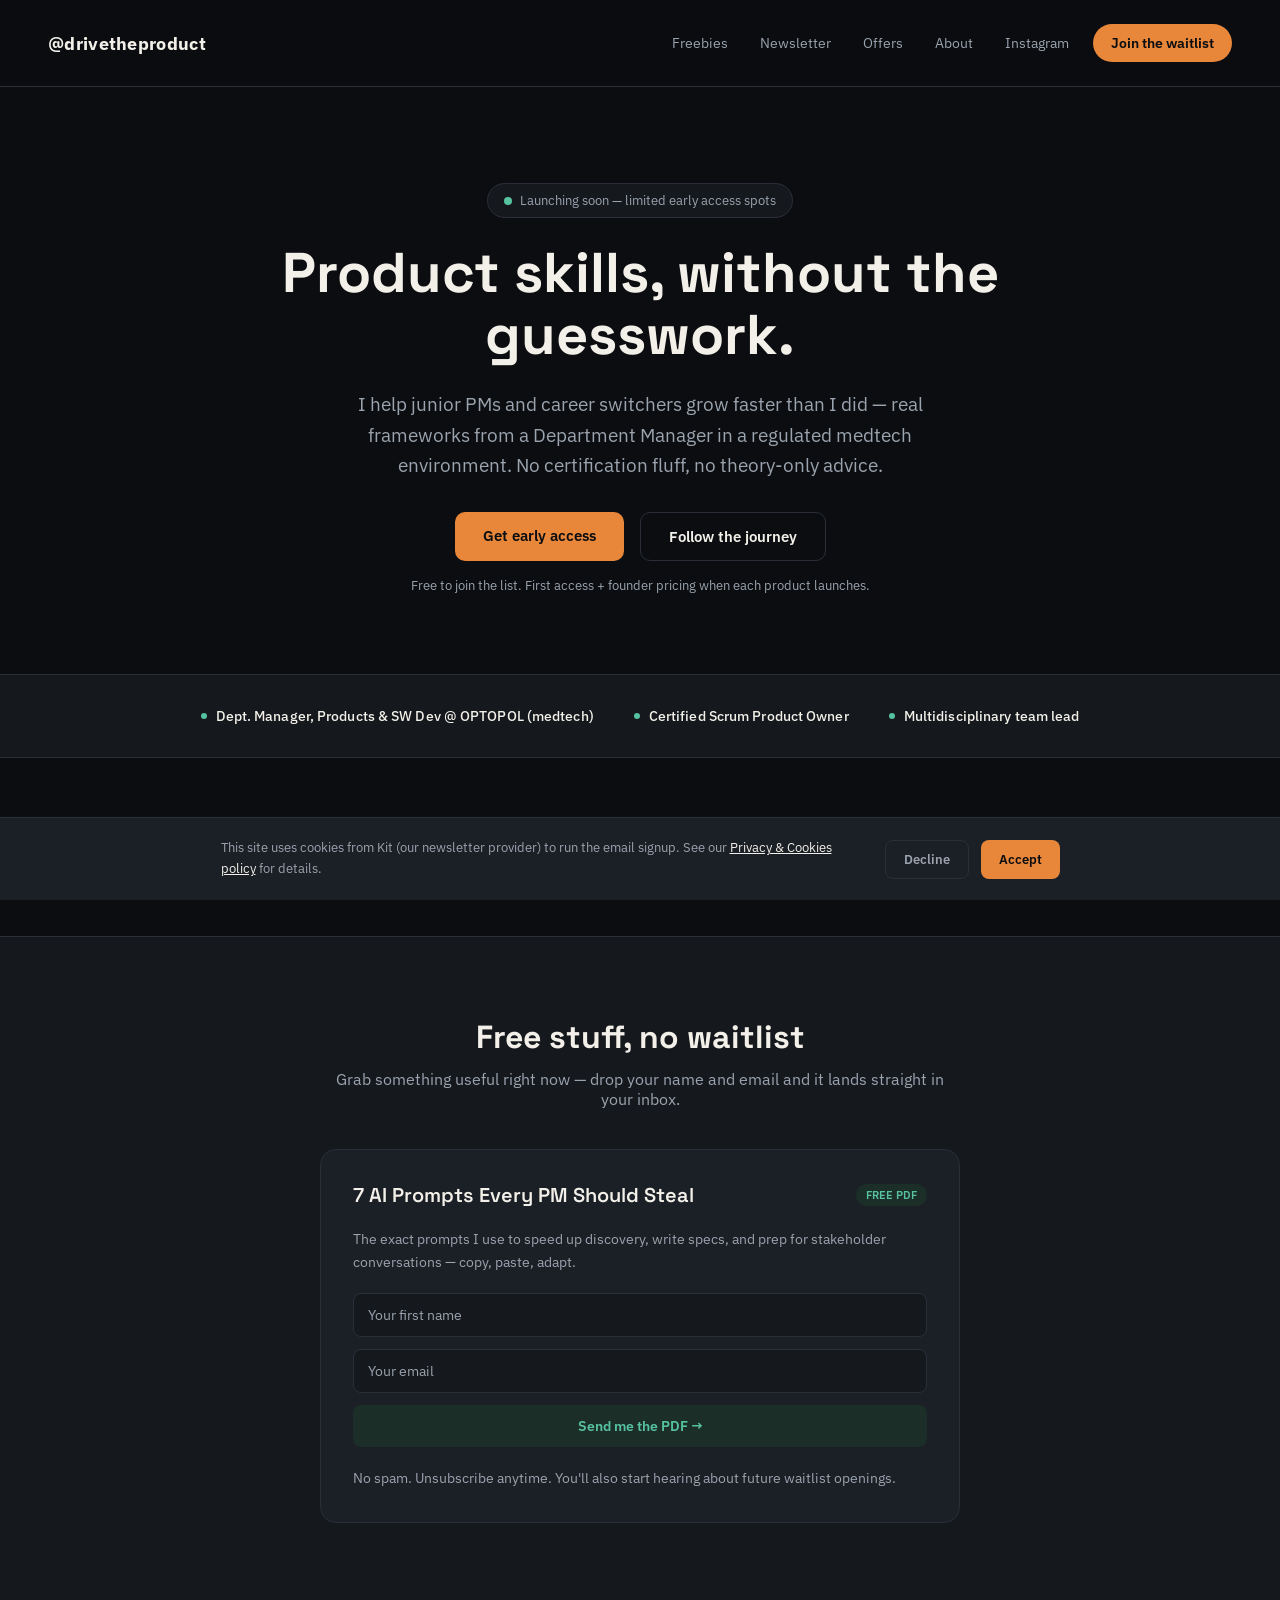
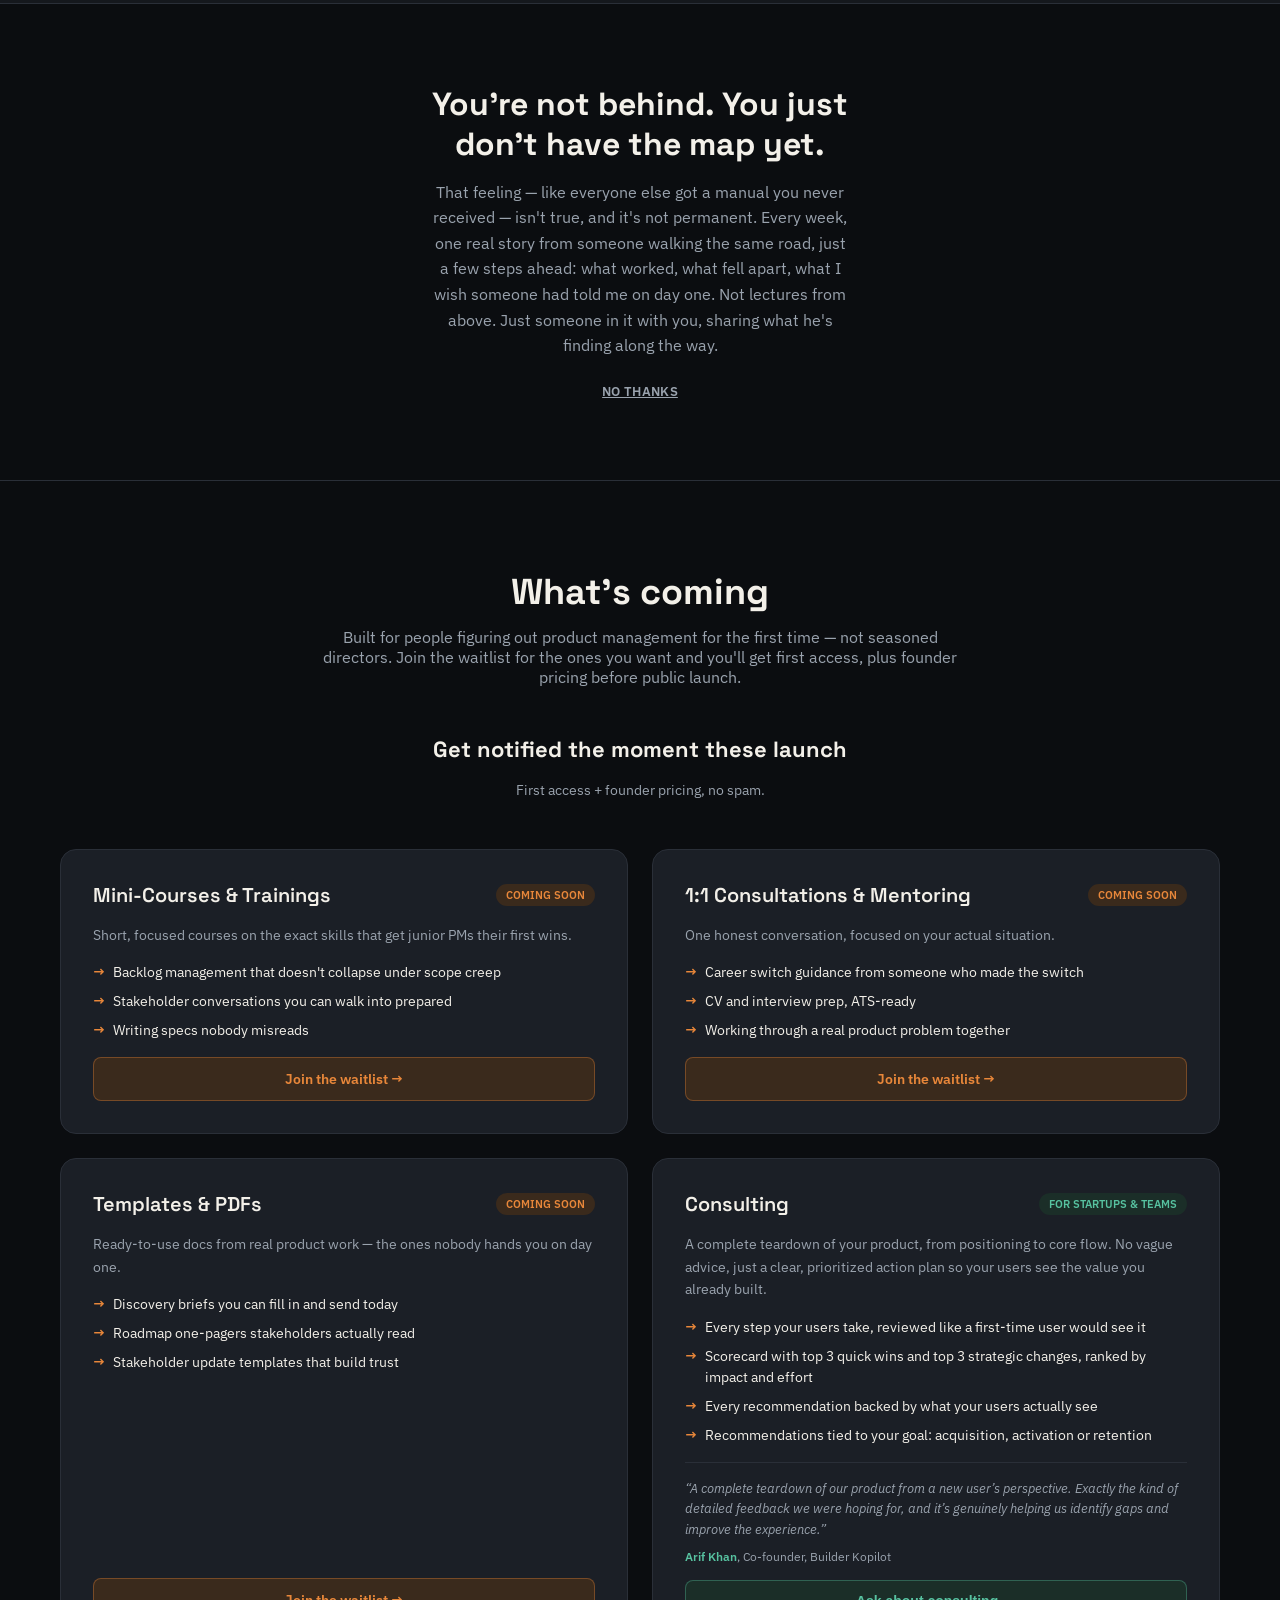
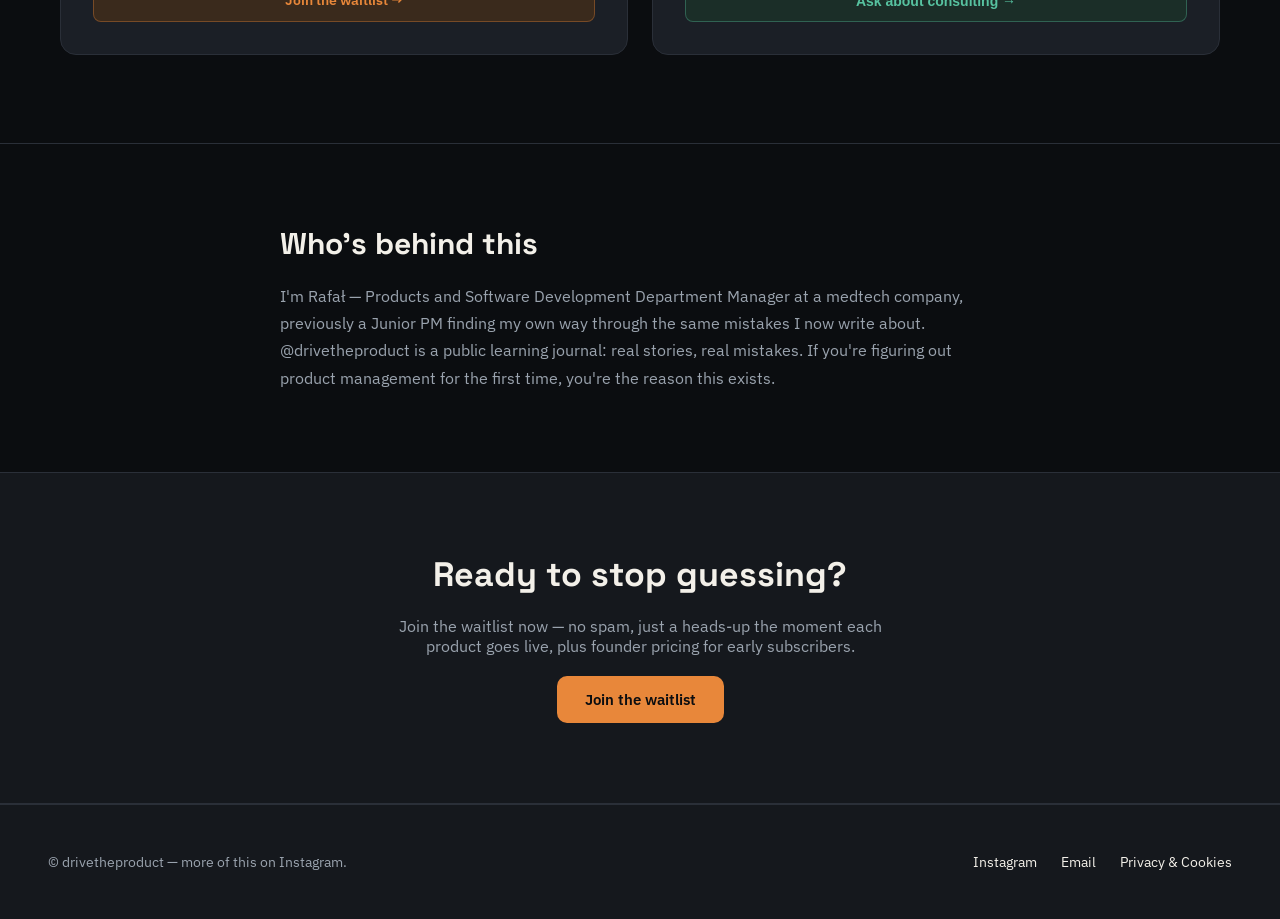
==== index.html @ 759d95ff "changing sizing of pop up for consult form" ====
<!doctype html>
<html lang="en">
<head>
<meta charset="utf-8">
<meta name="viewport" content="width=device-width, initial-scale=1">
<title>drivetheproduct — Digital Products</title>
<meta name="description" content="I help junior PMs and career switchers grow faster than I did. Digital products from a medtech Department Manager — launching soon.">
<link rel="preconnect" href="https://fonts.googleapis.com">
<link href="https://fonts.googleapis.com/css2?family=Space+Grotesk:wght@500;600;700&family=IBM+Plex+Sans:wght@400;500;600&display=swap" rel="stylesheet">
<style>
  :root{
    --bg:#0B0D10;
    --bg-alt:#15181D;
    --bg-card:#1B1F26;
    --line:#2A2F38;
    --text:#F3F0E9;
    --text-muted:#9AA3AE;
    --accent:#E8873A;
    --accent-soft:#3A2A1C;
    --teal:#57C2A0;
    --teal-soft:#1B2E28;
  }
  *{box-sizing:border-box;}
  html,body{overflow-x:hidden;max-width:100%;}
  body{margin:0;background:var(--bg);color:var(--text);font-family:'IBM Plex Sans',system-ui,sans-serif;}
  h1,h2,h3{font-family:'Space Grotesk',system-ui,sans-serif;margin:0;}
  a{color:inherit;text-decoration:none;}
  ul{margin:0;padding:0;list-style:none;}
  ::selection{background:var(--accent);color:#0B0D10;}

  .nav{width:100%;padding:24px 48px;display:flex;align-items:center;justify-content:space-between;border-bottom:1px solid var(--line);position:sticky;top:0;background:rgba(11,13,16,0.9);backdrop-filter:blur(6px);z-index:10;}
  .nav-right{display:flex;align-items:center;gap:24px;}
  .nav-links{display:flex;gap:32px;align-items:center;}
  .nav-links a{font-size:14px;color:var(--text-muted);}
  .nav-toggle{display:none;background:none;border:none;color:var(--text);font-size:22px;line-height:1;cursor:pointer;padding:4px 6px;}
  .btn-accent{font-size:14px;font-weight:600;padding:10px 18px;border-radius:999px;background:var(--accent);color:#0B0D10 !important;}

  .hero{width:100%;padding:96px 48px 80px;display:flex;flex-direction:column;align-items:center;text-align:center;gap:24px;}
  .badge{display:inline-flex;align-items:center;gap:8px;padding:8px 16px;border-radius:999px;border:1px solid var(--line);background:var(--bg-alt);font-size:13px;color:var(--text-muted);}
  .dot{width:8px;height:8px;border-radius:999px;background:var(--teal);}
  .hero h1{font-size:56px;line-height:1.1;max-width:860px;font-weight:700;}
  .hero p{font-size:19px;line-height:1.6;color:var(--text-muted);max-width:620px;margin:0;}
  .hero-cta{display:flex;gap:16px;margin-top:8px;flex-wrap:wrap;justify-content:center;}
  .hero-note{font-size:13px;color:var(--text-muted);margin-top:-8px;}
  .btn-primary{font-size:15px;font-weight:600;padding:14px 28px;border-radius:10px;background:var(--accent);color:#0B0D10 !important;}
  .btn-secondary{font-size:15px;font-weight:600;padding:14px 28px;border-radius:10px;border:1px solid var(--line);color:var(--text) !important;}
  .btn-card{display:inline-block;font-size:14px;font-weight:600;padding:12px 20px;border-radius:8px;text-align:center;margin-top:auto;}
  .btn-card-accent{background:var(--accent-soft);color:var(--accent) !important;border:1px solid rgba(232,135,58,0.35);}
  .btn-card-teal{background:var(--teal-soft);color:var(--teal) !important;border:1px solid rgba(87,194,160,0.35);}

  .strip{width:100%;padding:32px 48px;border-top:1px solid var(--line);border-bottom:1px solid var(--line);background:var(--bg-alt);display:flex;gap:40px;justify-content:center;flex-wrap:wrap;}
  .strip div{font-size:14px;font-weight:500;color:var(--text);display:flex;align-items:center;gap:9px;letter-spacing:0.1px;}
  .strip-dot{width:6px;height:6px;border-radius:999px;background:var(--teal);flex-shrink:0;}

  .proof{width:100%;padding:56px 48px;display:flex;justify-content:center;}
  .proof-inner{width:100%;max-width:1160px;display:grid;grid-template-columns:repeat(3,minmax(0,1fr));gap:24px;text-align:center;}
  .proof-stat{display:flex;flex-direction:column;gap:6px;}
  .proof-num{font-family:'Space Grotesk',system-ui,sans-serif;font-size:34px;font-weight:700;color:var(--accent);}
  .proof-label{font-size:13px;color:var(--text-muted);}

  .freebies{width:100%;padding:80px 48px;display:flex;flex-direction:column;align-items:center;gap:40px;border-top:1px solid var(--line);border-bottom:1px solid var(--line);background:var(--bg-alt);}
  .freebies-head{text-align:center;display:flex;flex-direction:column;gap:12px;max-width:640px;}
  .freebies-head h2{font-size:32px;font-weight:700;}
  .freebies-head p{font-size:16px;color:var(--text-muted);margin:0;}
  .freebie-card{width:100%;max-width:640px;background:var(--bg-card);border:1px solid var(--line);border-radius:16px;padding:32px;display:flex;flex-direction:column;gap:20px;}
  .freebie-card-head{display:flex;align-items:center;justify-content:space-between;gap:12px;}
  .freebie-card h3{font-size:20px;font-weight:600;}
  .freebie-card p{font-size:14px;line-height:1.6;color:var(--text-muted);margin:0;}
  .freebie-form{display:flex;flex-direction:column;gap:12px;}
  .freebie-form input,.freebie-form textarea{width:100%;padding:12px 14px;border-radius:8px;border:1px solid var(--line);background:var(--bg-alt);color:var(--text);font-family:'IBM Plex Sans',system-ui,sans-serif;font-size:14px;}
  .freebie-form textarea{resize:vertical;min-height:80px;}
  .freebie-form input::placeholder,.freebie-form textarea::placeholder{color:var(--text-muted);}
  .freebie-form button{border:none;cursor:pointer;font-family:'IBM Plex Sans',system-ui,sans-serif;}
  .freebie-note{font-size:12px;color:var(--text-muted);margin:0;}

  .offers{width:100%;padding:88px 48px;display:flex;flex-direction:column;align-items:center;gap:48px;}
  .offers-head{text-align:center;display:flex;flex-direction:column;gap:12px;max-width:640px;}
  .offers-head h2{font-size:36px;font-weight:700;}
  .offers-head p{font-size:16px;color:var(--text-muted);margin:0;}
  .grid{width:100%;max-width:1160px;display:grid;grid-template-columns:repeat(2,minmax(0,1fr));gap:24px;}
  @media (max-width:720px){
    .grid{grid-template-columns:1fr;} .proof-inner{grid-template-columns:1fr;} .hero h1{font-size:38px;} .closing h2{font-size:28px !important;}
    .nav{padding:16px 20px;position:relative;flex-wrap:nowrap;}
    .nav-right{gap:10px;}
    .nav-toggle{display:block;}
    .nav-links{display:none;position:absolute;top:100%;left:0;right:0;flex-direction:column;align-items:flex-start;gap:2px;background:var(--bg-alt);border-bottom:1px solid var(--line);padding:8px 20px 16px;box-shadow:0 12px 24px rgba(0,0,0,0.35);}
    .nav-links.open{display:flex;}
    .nav-links a{font-size:15px;padding:10px 0;width:100%;border-bottom:1px solid var(--line);}
    .nav-links a:last-of-type{border-bottom:none;}
    .nav-links a.btn-accent{display:none;}
  }

  @media (max-width:480px){
    .nav{padding:14px 16px;}
    .btn-accent{padding:8px 14px;font-size:13px;}
    .hero{padding:56px 20px 48px;gap:18px;}
    .hero h1{font-size:28px;}
    .hero p{font-size:15px;}
    .hero-cta{width:100%;}
    .hero-cta a{flex:1 1 auto;text-align:center;}
    .strip{padding:22px 16px;gap:18px;}
    .strip div{font-size:13px;}
    .proof{padding:40px 20px;}
    .freebies{padding:48px 20px;gap:28px;}
    .freebies-head h2{font-size:24px;}
    .freebie-card{padding:20px;}
    .offers{padding:48px 20px;}
    .offers-head h2{font-size:26px;}
    .card{padding:20px;}
    .about{padding:48px 20px;}
    .closing{padding:48px 20px;}
    footer{padding:32px 20px;flex-direction:column;align-items:flex-start;gap:12px;}
    .newsletter-card h2{font-size:24px;}
    .newsletter-card p{font-size:14px;}
  }

  .products-waitlist-card{width:100%;max-width:440px;display:flex;flex-direction:column;align-items:center;gap:16px;text-align:center;margin:0 auto;}
  .products-waitlist-card h3{font-size:22px;font-weight:700;}
  .products-waitlist-card p{font-size:14px;line-height:1.6;color:var(--text-muted);margin:0;}
  #products-waitlist .formkit-form{width:100% !important;max-width:100% !important;min-width:0 !important;display:flex !important;flex-direction:column !important;align-items:center !important;gap:20px !important;margin:0 !important;padding:0 !important;}
  #products-waitlist .formkit-fields{display:flex !important;flex-direction:column !important;align-items:center !important;gap:20px !important;width:100% !important;margin:0 !important;padding:0 !important;}
  #products-waitlist .formkit-field{width:100% !important;margin:0 !important;padding:0 !important;}
  #products-waitlist .formkit-input{width:100% !important;box-sizing:border-box !important;height:auto !important;line-height:1.4 !important;background:#15181D !important;border:1px solid #2A2F38 !important;color:#F3F0E9 !important;border-radius:8px !important;padding:16px !important;margin:0 !important;font-family:'IBM Plex Sans',system-ui,sans-serif !important;font-size:15px !important;text-align:center !important;}
  #products-waitlist .formkit-input::placeholder{color:#9AA3AE !important;text-align:center !important;}
  #products-waitlist .formkit-submit{width:100% !important;height:auto !important;line-height:1.4 !important;background:#3A2A1C !important;color:#E8873A !important;border:1px solid rgba(232,135,58,0.35) !important;border-radius:8px !important;padding:20px 16px !important;margin:0 !important;font-weight:700 !important;text-transform:uppercase !important;letter-spacing:0.5px !important;font-family:'IBM Plex Sans',system-ui,sans-serif !important;font-size:16px !important;cursor:pointer !important;}
  #products-waitlist .formkit-submit>span{padding:0 !important;display:block !important;}
  #products-waitlist .formkit-powered-by,#products-waitlist .formkit-powered-by-convertkit-text,#products-waitlist [data-element="powered-by"]{display:none !important;}
  @media (max-width:480px){
    #products-waitlist .formkit-input{padding:12px 14px !important;font-size:14px !important;}
    #products-waitlist .formkit-submit{padding:14px !important;font-size:14px !important;}
  }
  /* Kit newsletter embed — layout fallback only; colors are set in Kit's own Custom CSS panel */
  .newsletter-card{width:100%;max-width:420px;background:transparent;border:none;padding:0;gap:16px;}
  .newsletter-card h2{font-size:32px;font-weight:700;}
  .newsletter-card p{font-size:16px;line-height:1.6;color:var(--text-muted);margin:0;max-width:520px;}
  .newsletter-skip{font-size:13px;font-weight:600;letter-spacing:0.3px;text-transform:uppercase;color:var(--text-muted);text-decoration:underline;cursor:pointer;margin-top:8px;}
  .newsletter-skip:hover{color:var(--text);}
  /* Fallback styling for the Kit embed — loads instantly with our page, doesn't depend on Kit's CDN cache */
  #newsletter .formkit-form{width:100% !important;max-width:100% !important;min-width:0 !important;display:flex !important;flex-direction:column !important;align-items:center !important;gap:20px !important;margin:0 !important;padding:0 !important;}
  #newsletter .formkit-fields{display:flex !important;flex-direction:column !important;align-items:center !important;gap:20px !important;width:100% !important;margin:0 !important;padding:0 !important;}
  #newsletter .formkit-field{width:100% !important;margin:0 !important;padding:0 !important;}
  #newsletter .formkit-input{width:100% !important;box-sizing:border-box !important;height:auto !important;line-height:1.4 !important;background:#15181D !important;border:1px solid #2A2F38 !important;color:#F3F0E9 !important;border-radius:8px !important;padding:16px !important;margin:0 !important;font-family:'IBM Plex Sans',system-ui,sans-serif !important;font-size:15px !important;text-align:center !important;}
  #newsletter .formkit-input::placeholder{color:#9AA3AE !important;text-align:center !important;}
  #newsletter .formkit-submit{width:100% !important;height:auto !important;line-height:1.4 !important;background:#1B2E28 !important;color:#57C2A0 !important;border:1px solid rgba(87,194,160,0.35) !important;border-radius:8px !important;padding:20px 16px !important;margin:0 !important;font-weight:700 !important;text-transform:uppercase !important;letter-spacing:0.5px !important;font-family:'IBM Plex Sans',system-ui,sans-serif !important;font-size:16px !important;cursor:pointer !important;}
  #newsletter .formkit-submit>span{padding:0 !important;display:block !important;}
  #newsletter .formkit-powered-by,#newsletter .formkit-powered-by-convertkit-text,#newsletter [data-element="powered-by"]{display:none !important;}
  @media (max-width:480px){
    #newsletter .formkit-input{padding:12px 14px !important;font-size:14px !important;}
    #newsletter .formkit-submit{padding:14px !important;font-size:14px !important;}
  }
  .card{background:var(--bg-card);border:1px solid var(--line);border-radius:16px;padding:32px;display:flex;flex-direction:column;gap:16px;}
  .card-head{display:flex;align-items:center;justify-content:space-between;gap:12px;}
  .card h3{font-size:20px;font-weight:600;}
  .card p{font-size:14px;line-height:1.6;color:var(--text-muted);margin:0;}
  .card ul{display:flex;flex-direction:column;gap:8px;}
  .card ul li{font-size:14px;line-height:1.5;color:var(--text);padding-left:20px;position:relative;}
  .card ul li::before{content:"→";position:absolute;left:0;color:var(--accent);font-weight:600;}
  .pill{font-size:11px;font-weight:600;padding:4px 10px;border-radius:999px;white-space:nowrap;}
  .pill-accent{background:var(--accent-soft);color:var(--accent);}
  .pill-teal{background:var(--teal-soft);color:var(--teal);}
  .card-quote{margin:0;padding-top:16px;border-top:1px solid var(--line);display:flex;flex-direction:column;gap:8px;}
  .card-quote blockquote{margin:0;font-size:13px;line-height:1.6;font-style:italic;color:var(--text-muted);}
  .card-quote figcaption{font-size:12px;color:var(--text-muted);}
  .card-quote figcaption strong{color:var(--text);font-weight:600;}
  .card-quote figcaption a{color:var(--teal);text-decoration:none;}
  .card-quote figcaption a:hover{text-decoration:underline;}
  .consulting-modal{position:fixed;inset:0;background:rgba(11,13,16,0.75);display:none;align-items:center;justify-content:center;z-index:1000;padding:20px;overflow-y:auto;}
  .consulting-modal.open{display:flex;}
  .consulting-modal-card{position:relative;width:100%;max-width:520px;max-height:calc(100vh - 40px);overflow-y:auto;background:var(--bg-card);border:1px solid var(--line);border-radius:16px;padding:40px;display:flex;flex-direction:column;gap:18px;}
  .consulting-modal-card h3{font-size:24px;font-weight:600;margin:0;}
  .consulting-modal-card>p{font-size:15px;line-height:1.6;color:var(--text-muted);margin:0;}
  .consulting-modal-card .freebie-form{gap:14px;}
  .consulting-modal-card .freebie-form textarea{min-height:120px;}
  .consulting-modal-close{position:absolute;top:16px;right:16px;background:none;border:none;color:var(--text-muted);font-size:26px;line-height:1;cursor:pointer;padding:6px;}
  .consulting-modal-close:hover{color:var(--text);}
  @media (max-width:480px){
    .consulting-modal{padding:0;align-items:flex-end;}
    .consulting-modal-card{max-width:100%;max-height:calc(100vh - 32px);border-radius:20px 20px 0 0;padding:28px 20px 24px;}
    .consulting-modal-card h3{font-size:20px;}
    .consulting-modal-card>p{font-size:14px;}
    .consulting-modal-card .freebie-form input,
    .consulting-modal-card .freebie-form textarea{font-size:16px;padding:14px;}
    .consulting-modal-card .freebie-form textarea{min-height:100px;}
    .consulting-modal-close{top:12px;right:12px;}
  }

  .about{width:100%;padding:80px 48px;border-top:1px solid var(--line);display:flex;justify-content:center;}
  .about-inner{max-width:720px;display:flex;flex-direction:column;gap:20px;}
  .about h2{font-size:30px;font-weight:700;}
  .about p{font-size:16px;line-height:1.7;color:var(--text-muted);margin:0;}

  .closing{width:100%;padding:80px 48px;display:flex;flex-direction:column;align-items:center;text-align:center;gap:20px;background:var(--bg-alt);border-top:1px solid var(--line);border-bottom:1px solid var(--line);}
  .closing h2{font-size:34px;font-weight:700;max-width:640px;}
  .closing p{font-size:16px;color:var(--text-muted);max-width:520px;margin:0;}

  footer{width:100%;padding:48px;border-top:1px solid var(--line);background:var(--bg-alt);display:flex;align-items:center;justify-content:space-between;flex-wrap:wrap;gap:16px;}
  footer .copy{font-size:14px;color:var(--text-muted);}
  footer .links{display:flex;gap:24px;}
  footer .links a{font-size:14px;color:var(--text);}

  .cookie-bar{position:fixed;left:0;right:0;bottom:0;z-index:100;background:var(--bg-card);border-top:1px solid var(--line);padding:20px 48px;display:none;align-items:center;justify-content:center;gap:24px;flex-wrap:wrap;}
  .cookie-bar p{font-size:13px;line-height:1.6;color:var(--text-muted);margin:0;max-width:640px;}
  .cookie-bar p a{color:var(--text);text-decoration:underline;}
  .cookie-bar-actions{display:flex;gap:12px;flex-shrink:0;}
  .cookie-btn{font-size:13px;font-weight:600;padding:10px 18px;border-radius:8px;cursor:pointer;border:none;font-family:'IBM Plex Sans',system-ui,sans-serif;}
  .cookie-btn-accept{background:var(--accent);color:#0B0D10;}
  .cookie-btn-decline{background:transparent;color:var(--text-muted);border:1px solid var(--line) !important;}
  @media (max-width:720px){.cookie-bar{padding:16px 20px;}}
</style>
</head>
<body>
  <div class="consulting-modal" id="consultingModal">
    <div class="consulting-modal-card">
      <button type="button" class="consulting-modal-close" id="consultingCloseBtn" aria-label="Close">&times;</button>
      <h3>Ask about consulting</h3>
      <p>It's just me on the other end of this — happy to hear whatever's on your mind.</p>
      <form class="freebie-form" id="consultingForm" action="https://formspree.io/f/xnpnoody" method="POST">
        <input type="text" name="name" placeholder="Your name" required>
        <textarea name="message" placeholder="What do you need help with?" required rows="3"></textarea>
        <input type="hidden" name="_subject" value="New consulting inquiry — drivetheproduct.pm">
        <button type="submit" class="btn-card btn-card-teal">Send &rarr;</button>
      </form>
      <p class="freebie-note" id="consultingSuccess" style="display:none;">Thanks — I'll get back to you soon.</p>
    </div>
  </div>

  <nav class="nav">
    <div style="font-size:18px;font-weight:700;letter-spacing:0.3px;">@drivetheproduct</div>
    <div class="nav-right">
      <button class="nav-toggle" id="navToggle" aria-label="Toggle menu" aria-expanded="false">&#9776;</button>
      <div class="nav-links" id="navLinks">
        <a href="#freebies">Freebies</a>
        <a href="#newsletter">Newsletter</a>
        <a href="#offers">Offers</a>
        <a href="#about">About</a>
        <a href="https://instagram.com/drivetheproduct">Instagram</a>
      </div>
      <a class="btn-accent" href="#products-waitlist">Join the waitlist</a>
    </div>
  </nav>

  <section class="hero">
    <div class="badge"><span class="dot"></span>Launching soon — limited early access spots</div>
    <h1>Product skills, without the guesswork.</h1>
    <p>I help junior PMs and career switchers grow faster than I did — real frameworks from a Department Manager in a regulated medtech environment. No certification fluff, no theory-only advice.</p>
    <div class="hero-cta">
      <a class="btn-primary" href="#offers">Get early access</a>
      <a class="btn-secondary" href="https://instagram.com/drivetheproduct">Follow the journey</a>
    </div>
    <div class="hero-note">Free to join the list. First access + founder pricing when each product launches.</div>
  </section>

  <div class="strip">
    <div><span class="strip-dot"></span>Dept. Manager, Products &amp; SW Dev @ OPTOPOL (medtech)</div>
    <div><span class="strip-dot"></span>Certified Scrum Product Owner</div>
    <div><span class="strip-dot"></span>Multidisciplinary team lead</div>
  </div>

  <section class="proof">
    <div class="proof-inner">
      <div class="proof-stat">
        <div class="proof-num">120+</div>
        <div class="proof-label">posts breaking down real PM/PO work — no theory</div>
      </div>
      <div class="proof-stat">
        <div class="proof-num">182,500+</div>
        <div class="proof-label">monthly views from junior PMs and career switchers</div>
      </div>
      <div class="proof-stat">
        <div class="proof-num">465+</div>
        <div class="proof-label">people following the journey, growing every week</div>
      </div>
    </div>
  </section>

  <section id="freebies" class="freebies">
    <div class="freebies-head">
      <h2>Free stuff, no waitlist</h2>
      <p>Grab something useful right now — drop your name and email and it lands straight in your inbox.</p>
    </div>

    <div class="freebie-card">
      <div class="freebie-card-head">
        <h3>7 AI Prompts Every PM Should Steal</h3>
        <span class="pill pill-teal">FREE PDF</span>
      </div>
      <p>The exact prompts I use to speed up discovery, write specs, and prep for stakeholder conversations — copy, paste, adapt.</p>
      <form class="freebie-form" id="freebieForm" action="https://formspree.io/f/xqpaazpn" method="POST">
        <input type="text" name="name" placeholder="Your first name" required>
        <input type="email" name="email" placeholder="Your email" required>
        <input type="hidden" name="_subject" value="New freebie signup — 7 AI Prompts for PMs">
        <input type="hidden" name="_next" value="https://drivetheproduct.pm/thanks.html">
        <button type="submit" class="btn-card btn-card-teal">Send me the PDF &rarr;</button>
      </form>
      <p class="freebie-note">No spam. Unsubscribe anytime. You'll also start hearing about future waitlist openings.</p>
    </div>
  </section>

  <section id="newsletter" class="freebies" style="background:var(--bg);border-top:none;">
    <div class="freebie-card newsletter-card" style="align-items:center;text-align:center;">
      <h2>You're not behind. You just don't have the map yet.</h2>
      <p>That feeling — like everyone else got a manual you never received — isn't true, and it's not permanent. Every week, one real story from someone walking the same road, just a few steps ahead: what worked, what fell apart, what I wish someone had told me on day one. Not lectures from above. Just someone in it with you, sharing what he's finding along the way.</p>
      <script async data-uid="d423bae253" src="https://drivetheproduct.kit.com/d423bae253/index.js"></script>
      <span class="newsletter-skip" id="newsletterSkip">No thanks</span>
    </div>
  </section>

  <section id="offers" class="offers">
    <div class="offers-head">
      <h2>What's coming</h2>
      <p>Built for people figuring out product management for the first time — not seasoned directors. Join the waitlist for the ones you want and you'll get first access, plus founder pricing before public launch.</p>
    </div>

    <div class="products-waitlist-card" id="products-waitlist">
      <h3>Get notified the moment these launch</h3>
      <p>First access + founder pricing, no spam.</p>
      <script async data-uid="a7a0a2724e" src="https://drivetheproduct.kit.com/a7a0a2724e/index.js"></script>
    </div>

    <div class="grid">
      <div class="card">
        <div class="card-head">
          <h3>Mini-Courses &amp; Trainings</h3>
          <span class="pill pill-accent">COMING SOON</span>
        </div>
        <p>Short, focused courses on the exact skills that get junior PMs their first wins.</p>
        <ul>
          <li>Backlog management that doesn't collapse under scope creep</li>
          <li>Stakeholder conversations you can walk into prepared</li>
          <li>Writing specs nobody misreads</li>
        </ul>
        <a class="btn-card btn-card-accent" href="#products-waitlist">Join the waitlist &rarr;</a>
      </div>

      <div class="card">
        <div class="card-head">
          <h3>1:1 Consultations &amp; Mentoring</h3>
          <span class="pill pill-accent">COMING SOON</span>
        </div>
        <p>One honest conversation, focused on your actual situation.</p>
        <ul>
          <li>Career switch guidance from someone who made the switch</li>
          <li>CV and interview prep, ATS-ready</li>
          <li>Working through a real product problem together</li>
        </ul>
        <a class="btn-card btn-card-accent" href="#products-waitlist">Join the waitlist &rarr;</a>
      </div>

      <div class="card">
        <div class="card-head">
          <h3>Templates &amp; PDFs</h3>
          <span class="pill pill-accent">COMING SOON</span>
        </div>
        <p>Ready-to-use docs from real product work — the ones nobody hands you on day one.</p>
        <ul>
          <li>Discovery briefs you can fill in and send today</li>
          <li>Roadmap one-pagers stakeholders actually read</li>
          <li>Stakeholder update templates that build trust</li>
        </ul>
        <a class="btn-card btn-card-accent" href="#products-waitlist">Join the waitlist &rarr;</a>
      </div>

      <div class="card">
        <div class="card-head">
          <h3>Consulting</h3>
          <span class="pill pill-teal">FOR STARTUPS &amp; TEAMS</span>
        </div>
        <p>A complete teardown of your product, from positioning to core flow. No vague advice, just a clear, prioritized action plan so your users see the value you already built.</p>
        <ul>
          <li>Every step your users take, reviewed like a first-time user would see it</li>
          <li>Scorecard with top 3 quick wins and top 3 strategic changes, ranked by impact and effort</li>
          <li>Every recommendation backed by what your users actually see</li>
          <li>Recommendations tied to your goal: acquisition, activation or retention</li>
        </ul>
        <figure class="card-quote">
          <blockquote>&ldquo;A complete teardown of our product from a new user&rsquo;s perspective. Exactly the kind of detailed feedback we were hoping for, and it&rsquo;s genuinely helping us identify gaps and improve the experience.&rdquo;</blockquote>
          <figcaption><strong><a href="https://www.instagram.com/_arif.khan._/" target="_blank" rel="noopener">Arif Khan</a></strong>, Co-founder, Builder Kopilot</figcaption>
        </figure>
        <button type="button" class="btn-card btn-card-teal" id="consultingOpenBtn">Ask about consulting &rarr;</button>
      </div>
    </div>
  </section>

  <section id="about" class="about">
    <div class="about-inner">
      <h2>Who's behind this</h2>
      <p>I'm Rafał — Products and Software Development Department Manager at a medtech company, previously a Junior PM finding my own way through the same mistakes I now write about. @drivetheproduct is a public learning journal: real stories, real mistakes. If you're figuring out product management for the first time, you're the reason this exists.</p>
    </div>
  </section>

  <section class="closing">
    <h2>Ready to stop guessing?</h2>
    <p>Join the waitlist now — no spam, just a heads-up the moment each product goes live, plus founder pricing for early subscribers.</p>
    <a class="btn-primary" href="#products-waitlist">Join the waitlist</a>
  </section>

  <footer>
    <div class="copy">&copy; drivetheproduct — more of this on Instagram.</div>
    <div class="links">
      <a href="https://instagram.com/drivetheproduct">Instagram</a>
      <a href="mailto:drivetheproduct@gmail.com">Email</a>
      <a href="privacy.html">Privacy &amp; Cookies</a>
    </div>
  </footer>

  <div class="cookie-bar" id="cookieBar">
    <p>This site uses cookies from Kit (our newsletter provider) to run the email signup. See our <a href="privacy.html">Privacy &amp; Cookies policy</a> for details.</p>
    <div class="cookie-bar-actions">
      <button class="cookie-btn cookie-btn-decline" id="cookieDecline" type="button">Decline</button>
      <button class="cookie-btn cookie-btn-accept" id="cookieAccept" type="button">Accept</button>
    </div>
  </div>

  <script>
    (function(){
      var toggle = document.getElementById('navToggle');
      var links = document.getElementById('navLinks');
      if(toggle && links){
        toggle.addEventListener('click', function(){
          var isOpen = links.classList.toggle('open');
          toggle.setAttribute('aria-expanded', isOpen ? 'true' : 'false');
        });
        links.querySelectorAll('a').forEach(function(a){
          a.addEventListener('click', function(){
            links.classList.remove('open');
            toggle.setAttribute('aria-expanded', 'false');
          });
        });
      }
      var freebieForm = document.getElementById('freebieForm');
      if(freebieForm){
        freebieForm.addEventListener('submit', function(e){
          e.preventDefault();
          var submitBtn = freebieForm.querySelector('button[type="submit"]');
          var originalText = submitBtn ? submitBtn.textContent : '';
          if(submitBtn){ submitBtn.textContent = 'Sending...'; submitBtn.disabled = true; }
          fetch(freebieForm.action, {
            method: 'POST',
            body: new FormData(freebieForm),
            headers: { 'Accept': 'application/json' }
          }).then(function(response){
            if(response.ok){
              window.location.href = 'thanks.html';
            } else {
              throw new Error('Submission failed');
            }
          }).catch(function(){
            if(submitBtn){ submitBtn.textContent = originalText; submitBtn.disabled = false; }
            alert('Something went wrong — please try again or email drivetheproduct@gmail.com directly.');
          });
        });
      }
      var consultingModal = document.getElementById('consultingModal');
      var consultingOpenBtn = document.getElementById('consultingOpenBtn');
      var consultingCloseBtn = document.getElementById('consultingCloseBtn');
      var consultingForm = document.getElementById('consultingForm');
      var consultingSuccess = document.getElementById('consultingSuccess');
      function openConsultingModal(){
        if(!consultingModal) return;
        consultingModal.classList.add('open');
        document.body.style.overflow = 'hidden';
        var nameInput = consultingForm ? consultingForm.querySelector('input[name="name"]') : null;
        if(nameInput){ nameInput.focus(); }
      }
      function closeConsultingModal(){
        if(!consultingModal) return;
        consultingModal.classList.remove('open');
        document.body.style.overflow = '';
      }
      if(consultingOpenBtn){
        consultingOpenBtn.addEventListener('click', openConsultingModal);
      }
      if(consultingCloseBtn){
        consultingCloseBtn.addEventListener('click', closeConsultingModal);
      }
      if(consultingModal){
        consultingModal.addEventListener('click', function(e){
          if(e.target === consultingModal){ closeConsultingModal(); }
        });
      }
      document.addEventListener('keydown', function(e){
        if(e.key === 'Escape'){ closeConsultingModal(); }
      });
      if(consultingForm){
        consultingForm.addEventListener('submit', function(e){
          e.preventDefault();
          var submitBtn = consultingForm.querySelector('button[type="submit"]');
          var originalText = submitBtn ? submitBtn.textContent : '';
          if(submitBtn){ submitBtn.textContent = 'Sending...'; submitBtn.disabled = true; }
          fetch(consultingForm.action, {
            method: 'POST',
            body: new FormData(consultingForm),
            headers: { 'Accept': 'application/json' }
          }).then(function(response){
            if(response.ok){
              consultingForm.style.display = 'none';
              if(consultingSuccess){ consultingSuccess.style.display = 'block'; }
            } else {
              throw new Error('Submission failed');
            }
          }).catch(function(){
            if(submitBtn){ submitBtn.textContent = originalText; submitBtn.disabled = false; }
            alert('Something went wrong — please try again or email drivetheproduct@gmail.com directly.');
          });
        });
      }
      var skip = document.getElementById('newsletterSkip');
      if(skip){
        skip.addEventListener('click', function(){
          var section = document.getElementById('newsletter');
          if(section){ section.style.display = 'none'; }
        });
      }
    })();
  </script>

  <script>
    (function(){
      try {
        var choice = localStorage.getItem('dtp_cookie_choice');
        var bar = document.getElementById('cookieBar');
        if (!choice && bar) {
          bar.style.display = 'flex';
        }
        function setChoice(v){
          try { localStorage.setItem('dtp_cookie_choice', v); } catch(e) {}
          if (bar) bar.style.display = 'none';
        }
        var acceptBtn = document.getElementById('cookieAccept');
        var declineBtn = document.getElementById('cookieDecline');
        if (acceptBtn) acceptBtn.addEventListener('click', function(){ setChoice('accepted'); });
        if (declineBtn) declineBtn.addEventListener('click', function(){ setChoice('declined'); });
      } catch(e) {}
    })();
  </script>

</body>
</html>
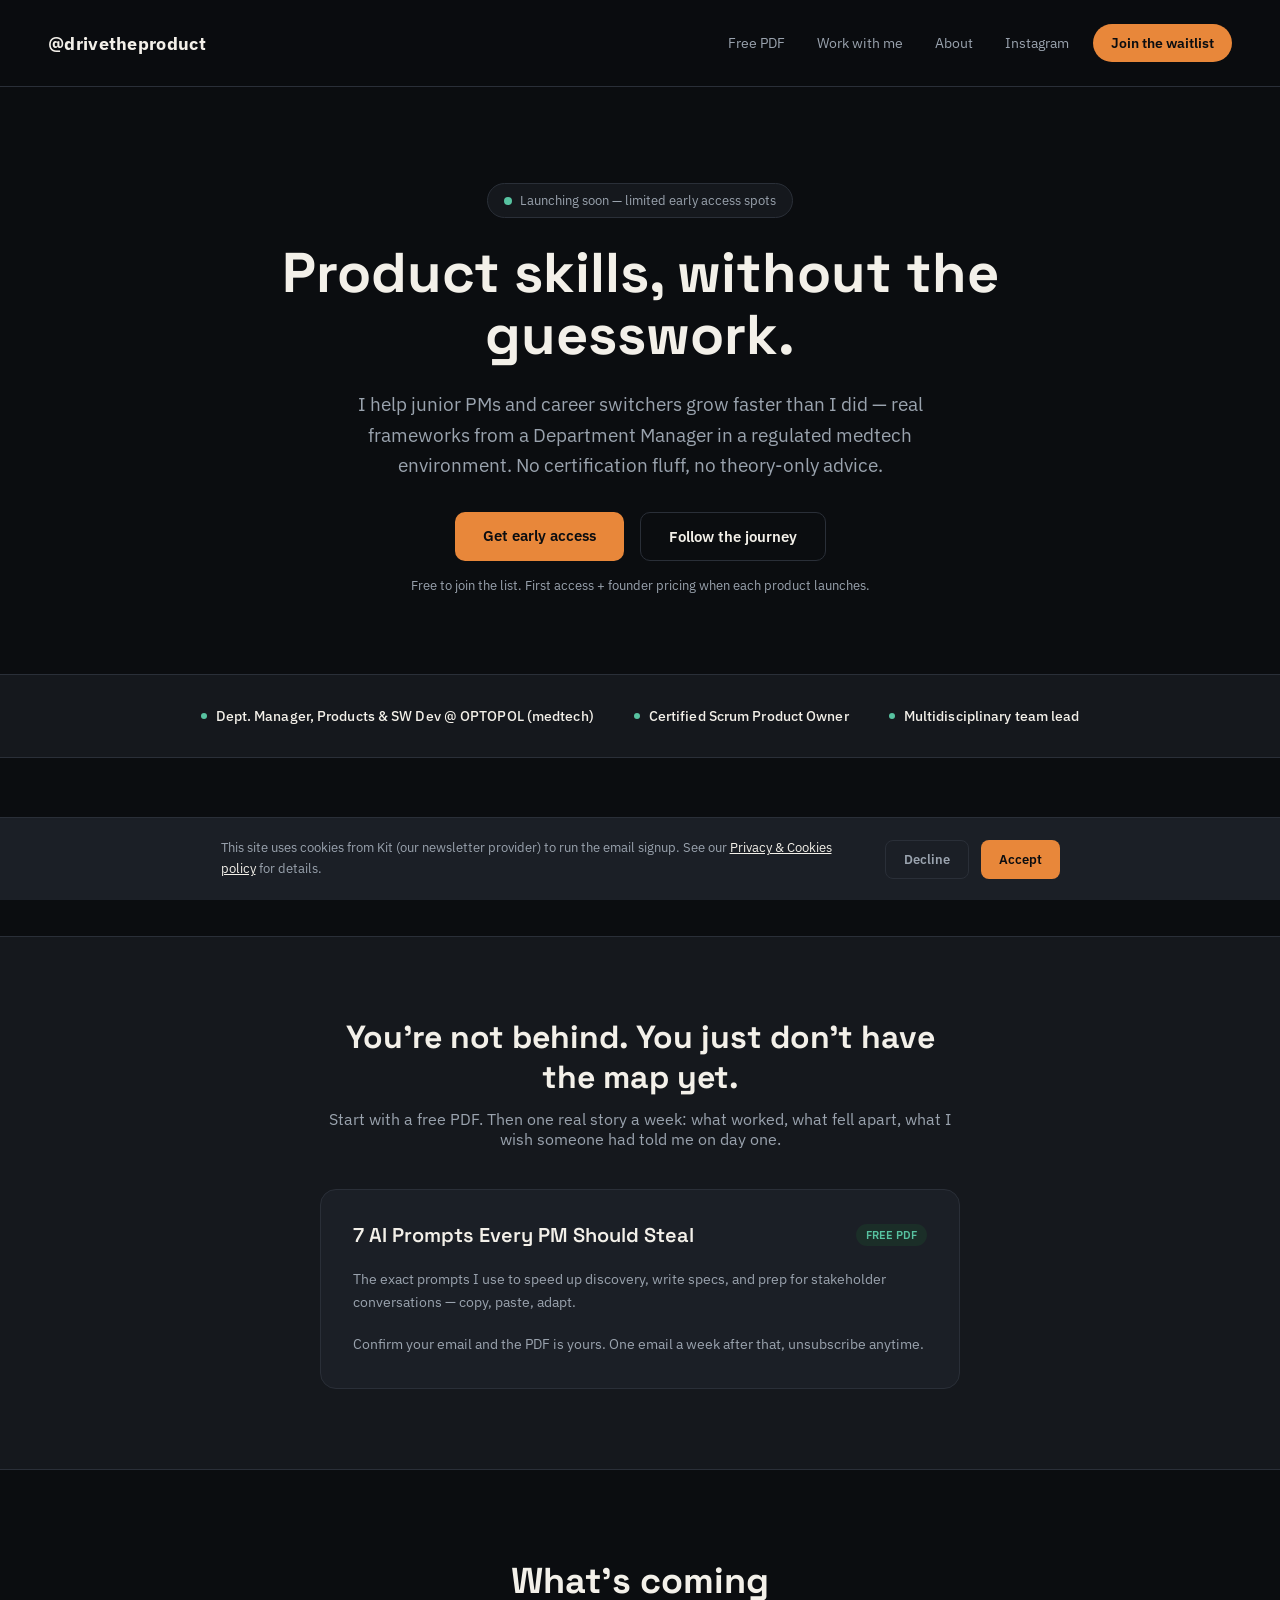
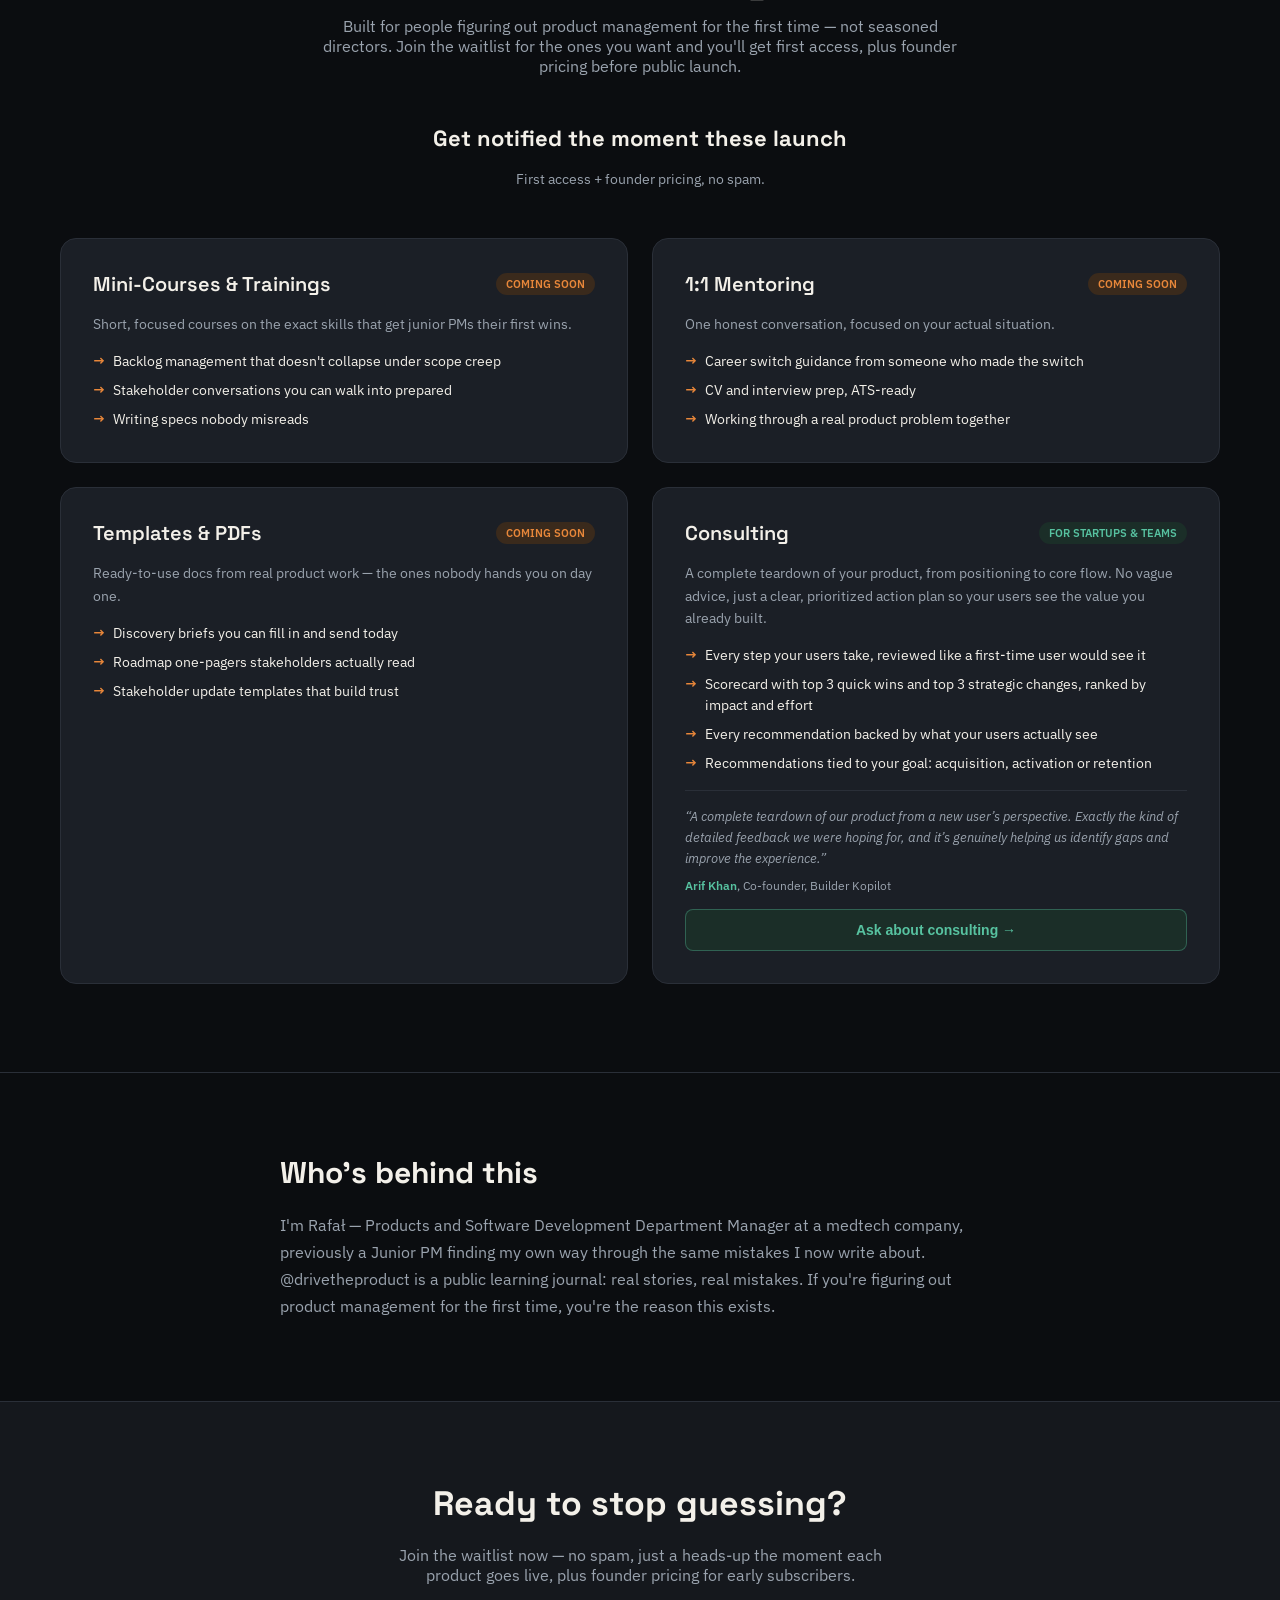
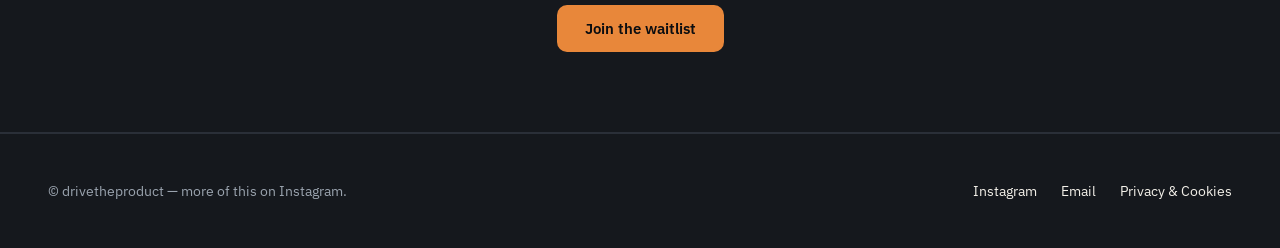
==== commit da67df7c: "Merge freebie and newsletter into one Kit form, update stats, simplify waitlist CTAs" ====
--- a/index.html
+++ b/index.html
@@ -110,8 +110,6 @@
     .about{padding:48px 20px;}
     .closing{padding:48px 20px;}
     footer{padding:32px 20px;flex-direction:column;align-items:flex-start;gap:12px;}
-    .newsletter-card h2{font-size:24px;}
-    .newsletter-card p{font-size:14px;}
   }
 
   .products-waitlist-card{width:100%;max-width:440px;display:flex;flex-direction:column;align-items:center;gap:16px;text-align:center;margin:0 auto;}
@@ -129,24 +127,18 @@
     #products-waitlist .formkit-input{padding:12px 14px !important;font-size:14px !important;}
     #products-waitlist .formkit-submit{padding:14px !important;font-size:14px !important;}
   }
-  /* Kit newsletter embed — layout fallback only; colors are set in Kit's own Custom CSS panel */
-  .newsletter-card{width:100%;max-width:420px;background:transparent;border:none;padding:0;gap:16px;}
-  .newsletter-card h2{font-size:32px;font-weight:700;}
-  .newsletter-card p{font-size:16px;line-height:1.6;color:var(--text-muted);margin:0;max-width:520px;}
-  .newsletter-skip{font-size:13px;font-weight:600;letter-spacing:0.3px;text-transform:uppercase;color:var(--text-muted);text-decoration:underline;cursor:pointer;margin-top:8px;}
-  .newsletter-skip:hover{color:var(--text);}
-  /* Fallback styling for the Kit embed — loads instantly with our page, doesn't depend on Kit's CDN cache */
-  #newsletter .formkit-form{width:100% !important;max-width:100% !important;min-width:0 !important;display:flex !important;flex-direction:column !important;align-items:center !important;gap:20px !important;margin:0 !important;padding:0 !important;}
-  #newsletter .formkit-fields{display:flex !important;flex-direction:column !important;align-items:center !important;gap:20px !important;width:100% !important;margin:0 !important;padding:0 !important;}
-  #newsletter .formkit-field{width:100% !important;margin:0 !important;padding:0 !important;}
-  #newsletter .formkit-input{width:100% !important;box-sizing:border-box !important;height:auto !important;line-height:1.4 !important;background:#15181D !important;border:1px solid #2A2F38 !important;color:#F3F0E9 !important;border-radius:8px !important;padding:16px !important;margin:0 !important;font-family:'IBM Plex Sans',system-ui,sans-serif !important;font-size:15px !important;text-align:center !important;}
-  #newsletter .formkit-input::placeholder{color:#9AA3AE !important;text-align:center !important;}
-  #newsletter .formkit-submit{width:100% !important;height:auto !important;line-height:1.4 !important;background:#1B2E28 !important;color:#57C2A0 !important;border:1px solid rgba(87,194,160,0.35) !important;border-radius:8px !important;padding:20px 16px !important;margin:0 !important;font-weight:700 !important;text-transform:uppercase !important;letter-spacing:0.5px !important;font-family:'IBM Plex Sans',system-ui,sans-serif !important;font-size:16px !important;cursor:pointer !important;}
-  #newsletter .formkit-submit>span{padding:0 !important;display:block !important;}
-  #newsletter .formkit-powered-by,#newsletter .formkit-powered-by-convertkit-text,#newsletter [data-element="powered-by"]{display:none !important;}
+  /* Fallback styling for the Kit freebie/newsletter embed — loads instantly with our page, doesn't depend on Kit's CDN cache */
+  #freebies .formkit-form{width:100% !important;max-width:100% !important;min-width:0 !important;display:flex !important;flex-direction:column !important;align-items:center !important;gap:20px !important;margin:0 !important;padding:0 !important;}
+  #freebies .formkit-fields{display:flex !important;flex-direction:column !important;align-items:center !important;gap:20px !important;width:100% !important;margin:0 !important;padding:0 !important;}
+  #freebies .formkit-field{width:100% !important;margin:0 !important;padding:0 !important;}
+  #freebies .formkit-input{width:100% !important;box-sizing:border-box !important;height:auto !important;line-height:1.4 !important;background:#15181D !important;border:1px solid #2A2F38 !important;color:#F3F0E9 !important;border-radius:8px !important;padding:16px !important;margin:0 !important;font-family:'IBM Plex Sans',system-ui,sans-serif !important;font-size:15px !important;text-align:center !important;}
+  #freebies .formkit-input::placeholder{color:#9AA3AE !important;text-align:center !important;}
+  #freebies .formkit-submit{width:100% !important;height:auto !important;line-height:1.4 !important;background:#1B2E28 !important;color:#57C2A0 !important;border:1px solid rgba(87,194,160,0.35) !important;border-radius:8px !important;padding:20px 16px !important;margin:0 !important;font-weight:700 !important;text-transform:uppercase !important;letter-spacing:0.5px !important;font-family:'IBM Plex Sans',system-ui,sans-serif !important;font-size:16px !important;cursor:pointer !important;}
+  #freebies .formkit-submit>span{padding:0 !important;display:block !important;}
+  #freebies .formkit-powered-by,#freebies .formkit-powered-by-convertkit-text,#freebies [data-element="powered-by"]{display:none !important;}
   @media (max-width:480px){
-    #newsletter .formkit-input{padding:12px 14px !important;font-size:14px !important;}
-    #newsletter .formkit-submit{padding:14px !important;font-size:14px !important;}
+    #freebies .formkit-input{padding:12px 14px !important;font-size:14px !important;}
+    #freebies .formkit-submit{padding:14px !important;font-size:14px !important;}
   }
   .card{background:var(--bg-card);border:1px solid var(--line);border-radius:16px;padding:32px;display:flex;flex-direction:column;gap:16px;}
   .card-head{display:flex;align-items:center;justify-content:space-between;gap:12px;}
@@ -229,9 +221,8 @@
     <div class="nav-right">
       <button class="nav-toggle" id="navToggle" aria-label="Toggle menu" aria-expanded="false">&#9776;</button>
       <div class="nav-links" id="navLinks">
-        <a href="#freebies">Freebies</a>
-        <a href="#newsletter">Newsletter</a>
-        <a href="#offers">Offers</a>
+        <a href="#freebies">Free PDF</a>
+        <a href="#offers">Work with me</a>
         <a href="#about">About</a>
         <a href="https://instagram.com/drivetheproduct">Instagram</a>
       </div>
@@ -259,15 +250,15 @@
   <section class="proof">
     <div class="proof-inner">
       <div class="proof-stat">
-        <div class="proof-num">120+</div>
+        <div class="proof-num">154+</div>
         <div class="proof-label">posts breaking down real PM/PO work — no theory</div>
       </div>
       <div class="proof-stat">
-        <div class="proof-num">182,500+</div>
+        <div class="proof-num">250,000+</div>
         <div class="proof-label">monthly views from junior PMs and career switchers</div>
       </div>
       <div class="proof-stat">
-        <div class="proof-num">465+</div>
+        <div class="proof-num">957+</div>
         <div class="proof-label">people following the journey, growing every week</div>
       </div>
     </div>
@@ -275,8 +266,8 @@
 
   <section id="freebies" class="freebies">
     <div class="freebies-head">
-      <h2>Free stuff, no waitlist</h2>
-      <p>Grab something useful right now — drop your name and email and it lands straight in your inbox.</p>
+      <h2>You're not behind. You just don't have the map yet.</h2>
+      <p>Start with a free PDF. Then one real story a week: what worked, what fell apart, what I wish someone had told me on day one.</p>
     </div>
 
     <div class="freebie-card">
@@ -285,23 +276,8 @@
         <span class="pill pill-teal">FREE PDF</span>
       </div>
       <p>The exact prompts I use to speed up discovery, write specs, and prep for stakeholder conversations — copy, paste, adapt.</p>
-      <form class="freebie-form" id="freebieForm" action="https://formspree.io/f/xqpaazpn" method="POST">
-        <input type="text" name="name" placeholder="Your first name" required>
-        <input type="email" name="email" placeholder="Your email" required>
-        <input type="hidden" name="_subject" value="New freebie signup — 7 AI Prompts for PMs">
-        <input type="hidden" name="_next" value="https://drivetheproduct.pm/thanks.html">
-        <button type="submit" class="btn-card btn-card-teal">Send me the PDF &rarr;</button>
-      </form>
-      <p class="freebie-note">No spam. Unsubscribe anytime. You'll also start hearing about future waitlist openings.</p>
-    </div>
-  </section>
-
-  <section id="newsletter" class="freebies" style="background:var(--bg);border-top:none;">
-    <div class="freebie-card newsletter-card" style="align-items:center;text-align:center;">
-      <h2>You're not behind. You just don't have the map yet.</h2>
-      <p>That feeling — like everyone else got a manual you never received — isn't true, and it's not permanent. Every week, one real story from someone walking the same road, just a few steps ahead: what worked, what fell apart, what I wish someone had told me on day one. Not lectures from above. Just someone in it with you, sharing what he's finding along the way.</p>
       <script async data-uid="d423bae253" src="https://drivetheproduct.kit.com/d423bae253/index.js"></script>
-      <span class="newsletter-skip" id="newsletterSkip">No thanks</span>
+      <p class="freebie-note">Confirm your email and the PDF is yours. One email a week after that, unsubscribe anytime.</p>
     </div>
   </section>
 
@@ -329,12 +305,11 @@
           <li>Stakeholder conversations you can walk into prepared</li>
           <li>Writing specs nobody misreads</li>
         </ul>
-        <a class="btn-card btn-card-accent" href="#products-waitlist">Join the waitlist &rarr;</a>
       </div>
 
       <div class="card">
         <div class="card-head">
-          <h3>1:1 Consultations &amp; Mentoring</h3>
+          <h3>1:1 Mentoring</h3>
           <span class="pill pill-accent">COMING SOON</span>
         </div>
         <p>One honest conversation, focused on your actual situation.</p>
@@ -343,7 +318,6 @@
           <li>CV and interview prep, ATS-ready</li>
           <li>Working through a real product problem together</li>
         </ul>
-        <a class="btn-card btn-card-accent" href="#products-waitlist">Join the waitlist &rarr;</a>
       </div>
 
       <div class="card">
@@ -357,7 +331,6 @@
           <li>Roadmap one-pagers stakeholders actually read</li>
           <li>Stakeholder update templates that build trust</li>
         </ul>
-        <a class="btn-card btn-card-accent" href="#products-waitlist">Join the waitlist &rarr;</a>
       </div>
 
       <div class="card">
@@ -424,29 +397,6 @@
           a.addEventListener('click', function(){
             links.classList.remove('open');
             toggle.setAttribute('aria-expanded', 'false');
-          });
-        });
-      }
-      var freebieForm = document.getElementById('freebieForm');
-      if(freebieForm){
-        freebieForm.addEventListener('submit', function(e){
-          e.preventDefault();
-          var submitBtn = freebieForm.querySelector('button[type="submit"]');
-          var originalText = submitBtn ? submitBtn.textContent : '';
-          if(submitBtn){ submitBtn.textContent = 'Sending...'; submitBtn.disabled = true; }
-          fetch(freebieForm.action, {
-            method: 'POST',
-            body: new FormData(freebieForm),
-            headers: { 'Accept': 'application/json' }
-          }).then(function(response){
-            if(response.ok){
-              window.location.href = 'thanks.html';
-            } else {
-              throw new Error('Submission failed');
-            }
-          }).catch(function(){
-            if(submitBtn){ submitBtn.textContent = originalText; submitBtn.disabled = false; }
-            alert('Something went wrong — please try again or email drivetheproduct@gmail.com directly.');
           });
         });
       }
@@ -504,13 +454,6 @@
           });
         });
       }
-      var skip = document.getElementById('newsletterSkip');
-      if(skip){
-        skip.addEventListener('click', function(){
-          var section = document.getElementById('newsletter');
-          if(section){ section.style.display = 'none'; }
-        });
-      }
     })();
   </script>
 
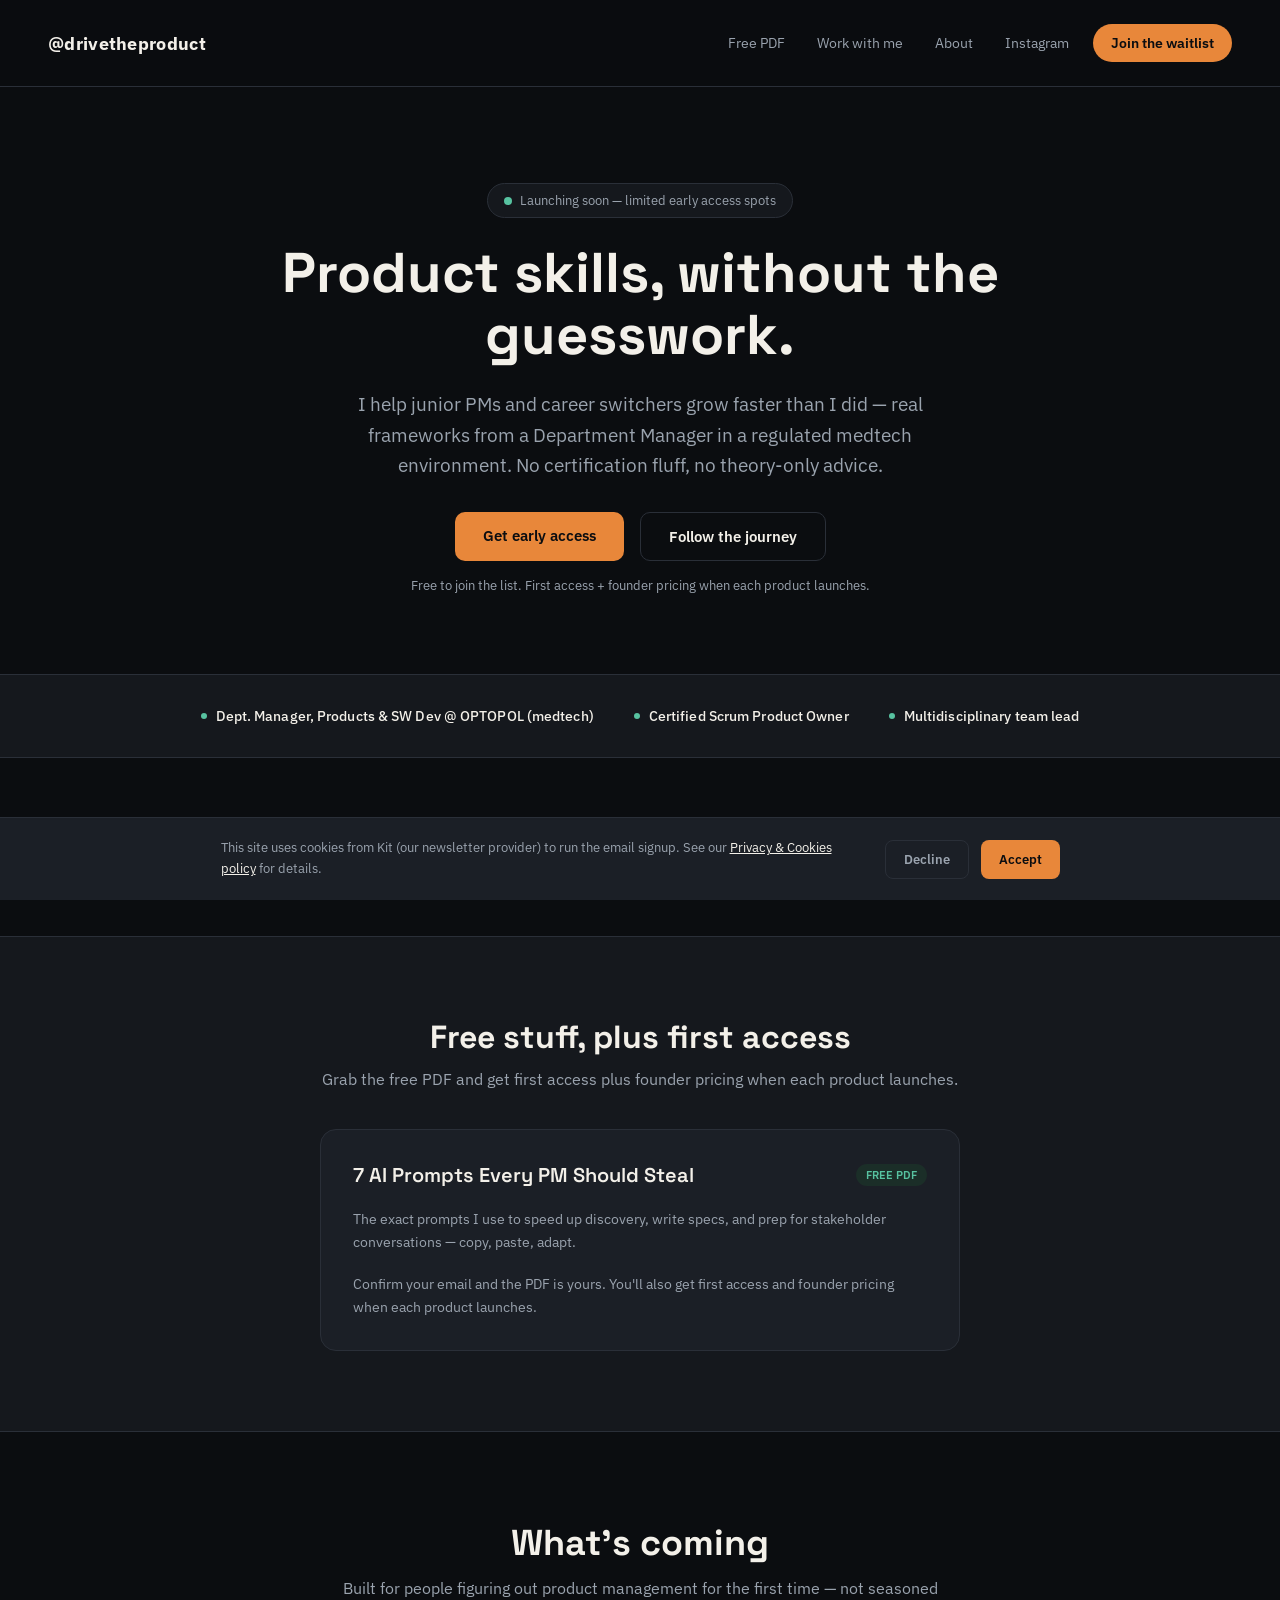
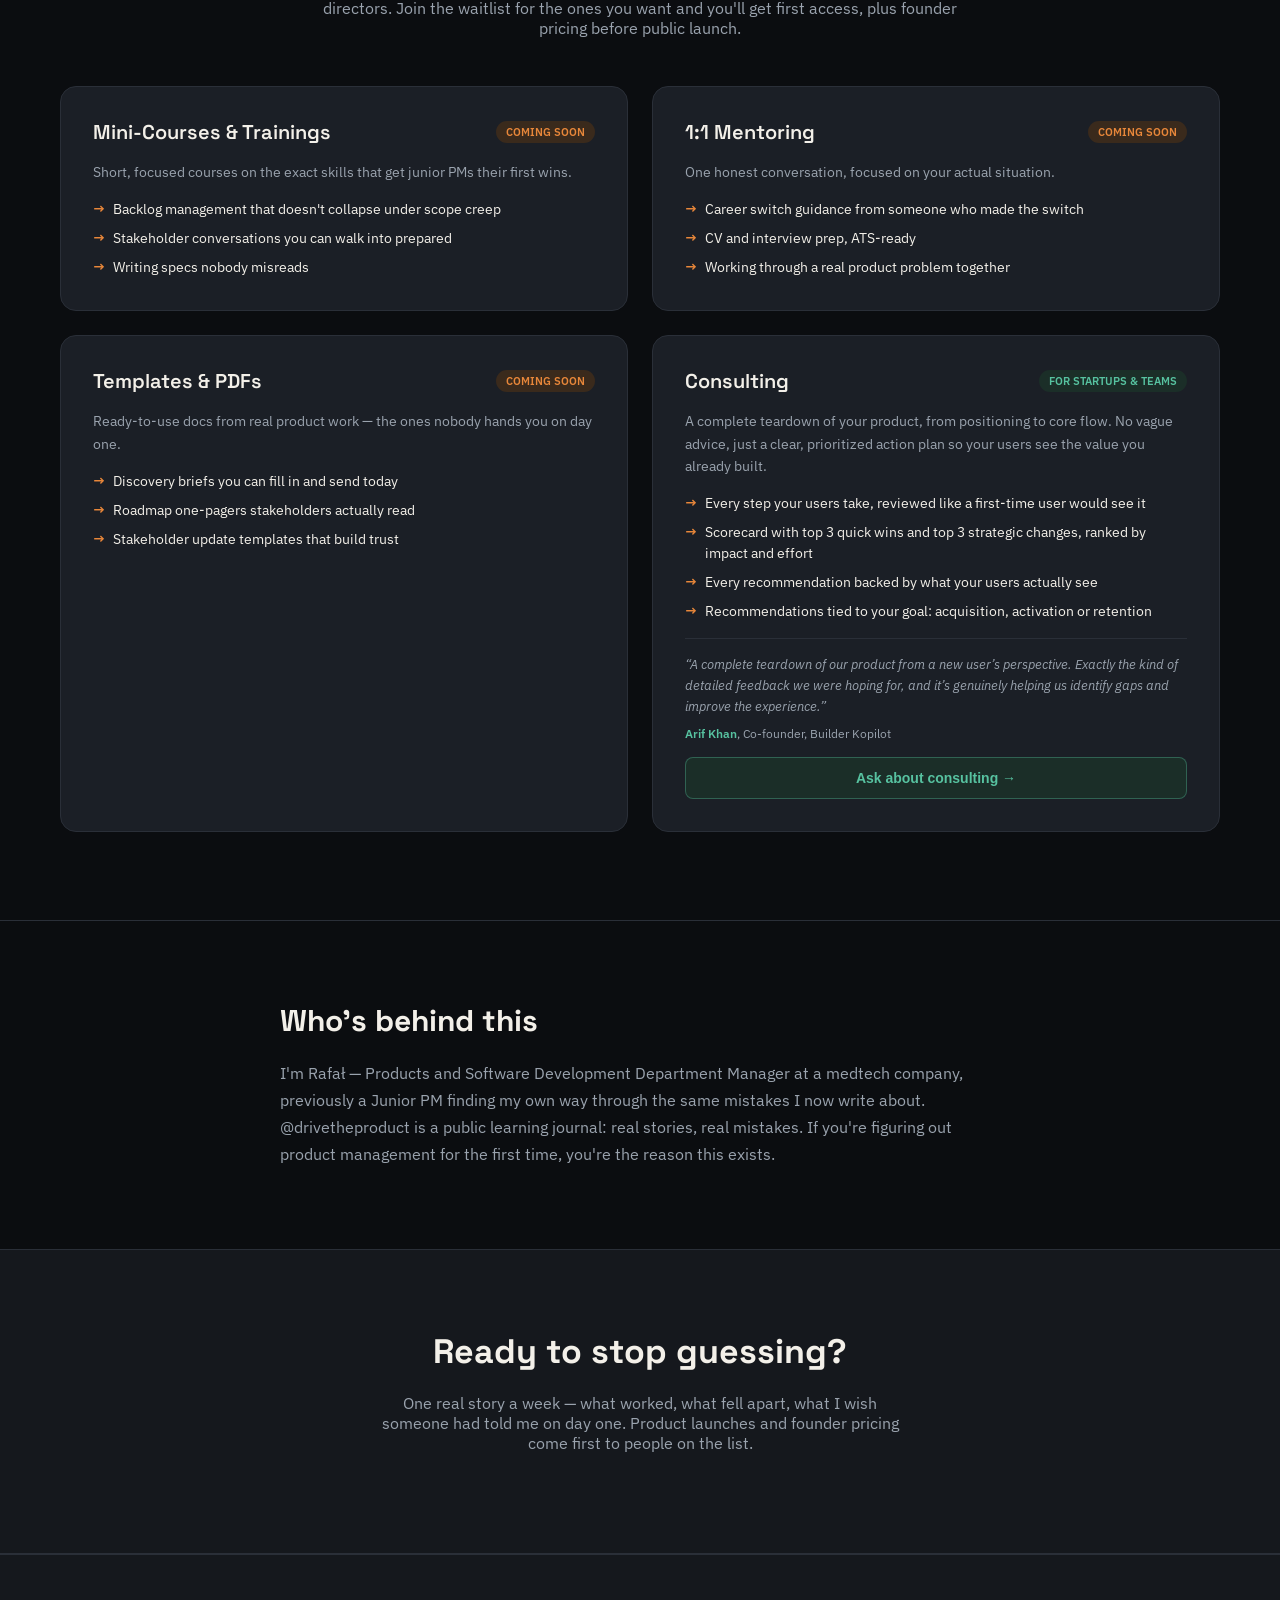
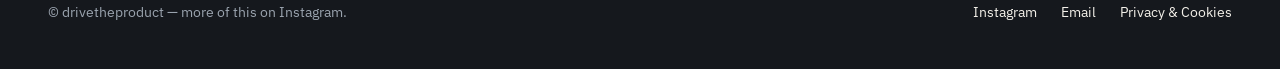
==== commit 2064f0c8: "Use new Kit forms: freebie + waitlist in #freebies, newsletter in closing section" ====
--- a/index.html
+++ b/index.html
@@ -139,6 +139,19 @@
   @media (max-width:480px){
     #freebies .formkit-input{padding:12px 14px !important;font-size:14px !important;}
     #freebies .formkit-submit{padding:14px !important;font-size:14px !important;}
+  }
+  /* Fallback styling for the Kit closing newsletter embed — loads instantly with our page, doesn't depend on Kit's CDN cache */
+  #closing-newsletter .formkit-form{width:100% !important;max-width:100% !important;min-width:0 !important;display:flex !important;flex-direction:column !important;align-items:center !important;gap:20px !important;margin:0 !important;padding:0 !important;}
+  #closing-newsletter .formkit-fields{display:flex !important;flex-direction:column !important;align-items:center !important;gap:20px !important;width:100% !important;margin:0 !important;padding:0 !important;}
+  #closing-newsletter .formkit-field{width:100% !important;margin:0 !important;padding:0 !important;}
+  #closing-newsletter .formkit-input{width:100% !important;box-sizing:border-box !important;height:auto !important;line-height:1.4 !important;background:#15181D !important;border:1px solid #2A2F38 !important;color:#F3F0E9 !important;border-radius:8px !important;padding:16px !important;margin:0 !important;font-family:'IBM Plex Sans',system-ui,sans-serif !important;font-size:15px !important;text-align:center !important;}
+  #closing-newsletter .formkit-input::placeholder{color:#9AA3AE !important;text-align:center !important;}
+  #closing-newsletter .formkit-submit{width:100% !important;height:auto !important;line-height:1.4 !important;background:#1B2E28 !important;color:#57C2A0 !important;border:1px solid rgba(87,194,160,0.35) !important;border-radius:8px !important;padding:20px 16px !important;margin:0 !important;font-weight:700 !important;text-transform:uppercase !important;letter-spacing:0.5px !important;font-family:'IBM Plex Sans',system-ui,sans-serif !important;font-size:16px !important;cursor:pointer !important;}
+  #closing-newsletter .formkit-submit>span{padding:0 !important;display:block !important;}
+  #closing-newsletter .formkit-powered-by,#closing-newsletter .formkit-powered-by-convertkit-text,#closing-newsletter [data-element="powered-by"]{display:none !important;}
+  @media (max-width:480px){
+    #closing-newsletter .formkit-input{padding:12px 14px !important;font-size:14px !important;}
+    #closing-newsletter .formkit-submit{padding:14px !important;font-size:14px !important;}
   }
   .card{background:var(--bg-card);border:1px solid var(--line);border-radius:16px;padding:32px;display:flex;flex-direction:column;gap:16px;}
   .card-head{display:flex;align-items:center;justify-content:space-between;gap:12px;}
@@ -184,6 +197,7 @@
   .closing{width:100%;padding:80px 48px;display:flex;flex-direction:column;align-items:center;text-align:center;gap:20px;background:var(--bg-alt);border-top:1px solid var(--line);border-bottom:1px solid var(--line);}
   .closing h2{font-size:34px;font-weight:700;max-width:640px;}
   .closing p{font-size:16px;color:var(--text-muted);max-width:520px;margin:0;}
+  .closing-newsletter{width:100%;max-width:420px;}
 
   footer{width:100%;padding:48px;border-top:1px solid var(--line);background:var(--bg-alt);display:flex;align-items:center;justify-content:space-between;flex-wrap:wrap;gap:16px;}
   footer .copy{font-size:14px;color:var(--text-muted);}
@@ -226,7 +240,7 @@
         <a href="#about">About</a>
         <a href="https://instagram.com/drivetheproduct">Instagram</a>
       </div>
-      <a class="btn-accent" href="#products-waitlist">Join the waitlist</a>
+      <a class="btn-accent" href="#freebies">Join the waitlist</a>
     </div>
   </nav>
 
@@ -266,8 +280,8 @@
 
   <section id="freebies" class="freebies">
     <div class="freebies-head">
-      <h2>You're not behind. You just don't have the map yet.</h2>
-      <p>Start with a free PDF. Then one real story a week: what worked, what fell apart, what I wish someone had told me on day one.</p>
+      <h2>Free stuff, plus first access</h2>
+      <p>Grab the free PDF and get first access plus founder pricing when each product launches.</p>
     </div>
 
     <div class="freebie-card">
@@ -276,8 +290,8 @@
         <span class="pill pill-teal">FREE PDF</span>
       </div>
       <p>The exact prompts I use to speed up discovery, write specs, and prep for stakeholder conversations — copy, paste, adapt.</p>
-      <script async data-uid="d423bae253" src="https://drivetheproduct.kit.com/d423bae253/index.js"></script>
-      <p class="freebie-note">Confirm your email and the PDF is yours. One email a week after that, unsubscribe anytime.</p>
+      <script async data-uid="9d0b7f2013" src="https://drivetheproduct.kit.com/9d0b7f2013/index.js"></script>
+      <p class="freebie-note">Confirm your email and the PDF is yours. You'll also get first access and founder pricing when each product launches.</p>
     </div>
   </section>
 
@@ -285,12 +299,6 @@
     <div class="offers-head">
       <h2>What's coming</h2>
       <p>Built for people figuring out product management for the first time — not seasoned directors. Join the waitlist for the ones you want and you'll get first access, plus founder pricing before public launch.</p>
-    </div>
-
-    <div class="products-waitlist-card" id="products-waitlist">
-      <h3>Get notified the moment these launch</h3>
-      <p>First access + founder pricing, no spam.</p>
-      <script async data-uid="a7a0a2724e" src="https://drivetheproduct.kit.com/a7a0a2724e/index.js"></script>
     </div>
 
     <div class="grid">
@@ -363,8 +371,10 @@
 
   <section class="closing">
     <h2>Ready to stop guessing?</h2>
-    <p>Join the waitlist now — no spam, just a heads-up the moment each product goes live, plus founder pricing for early subscribers.</p>
-    <a class="btn-primary" href="#products-waitlist">Join the waitlist</a>
+    <p>One real story a week — what worked, what fell apart, what I wish someone had told me on day one. Product launches and founder pricing come first to people on the list.</p>
+    <div class="closing-newsletter" id="closing-newsletter">
+      <script async data-uid="ba836fe4b6" src="https://drivetheproduct.kit.com/ba836fe4b6/index.js"></script>
+    </div>
   </section>
 
   <footer>
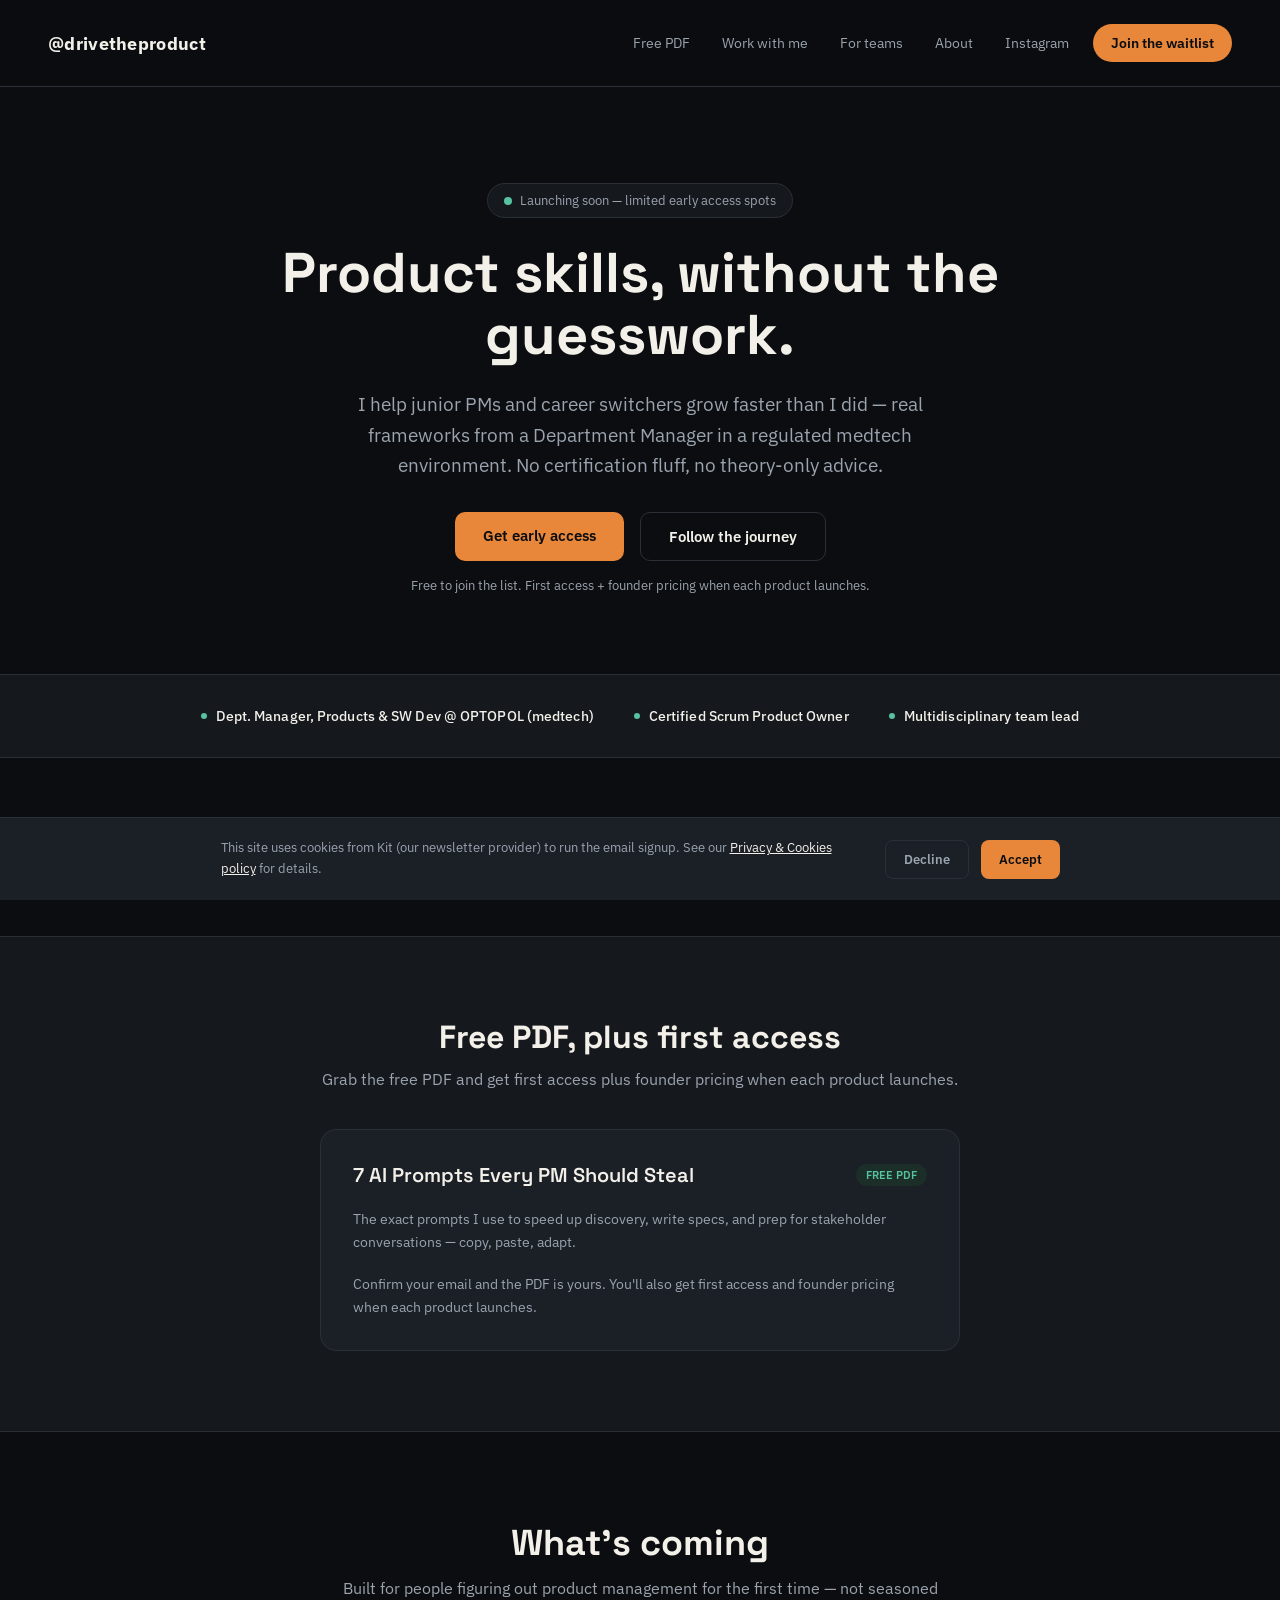
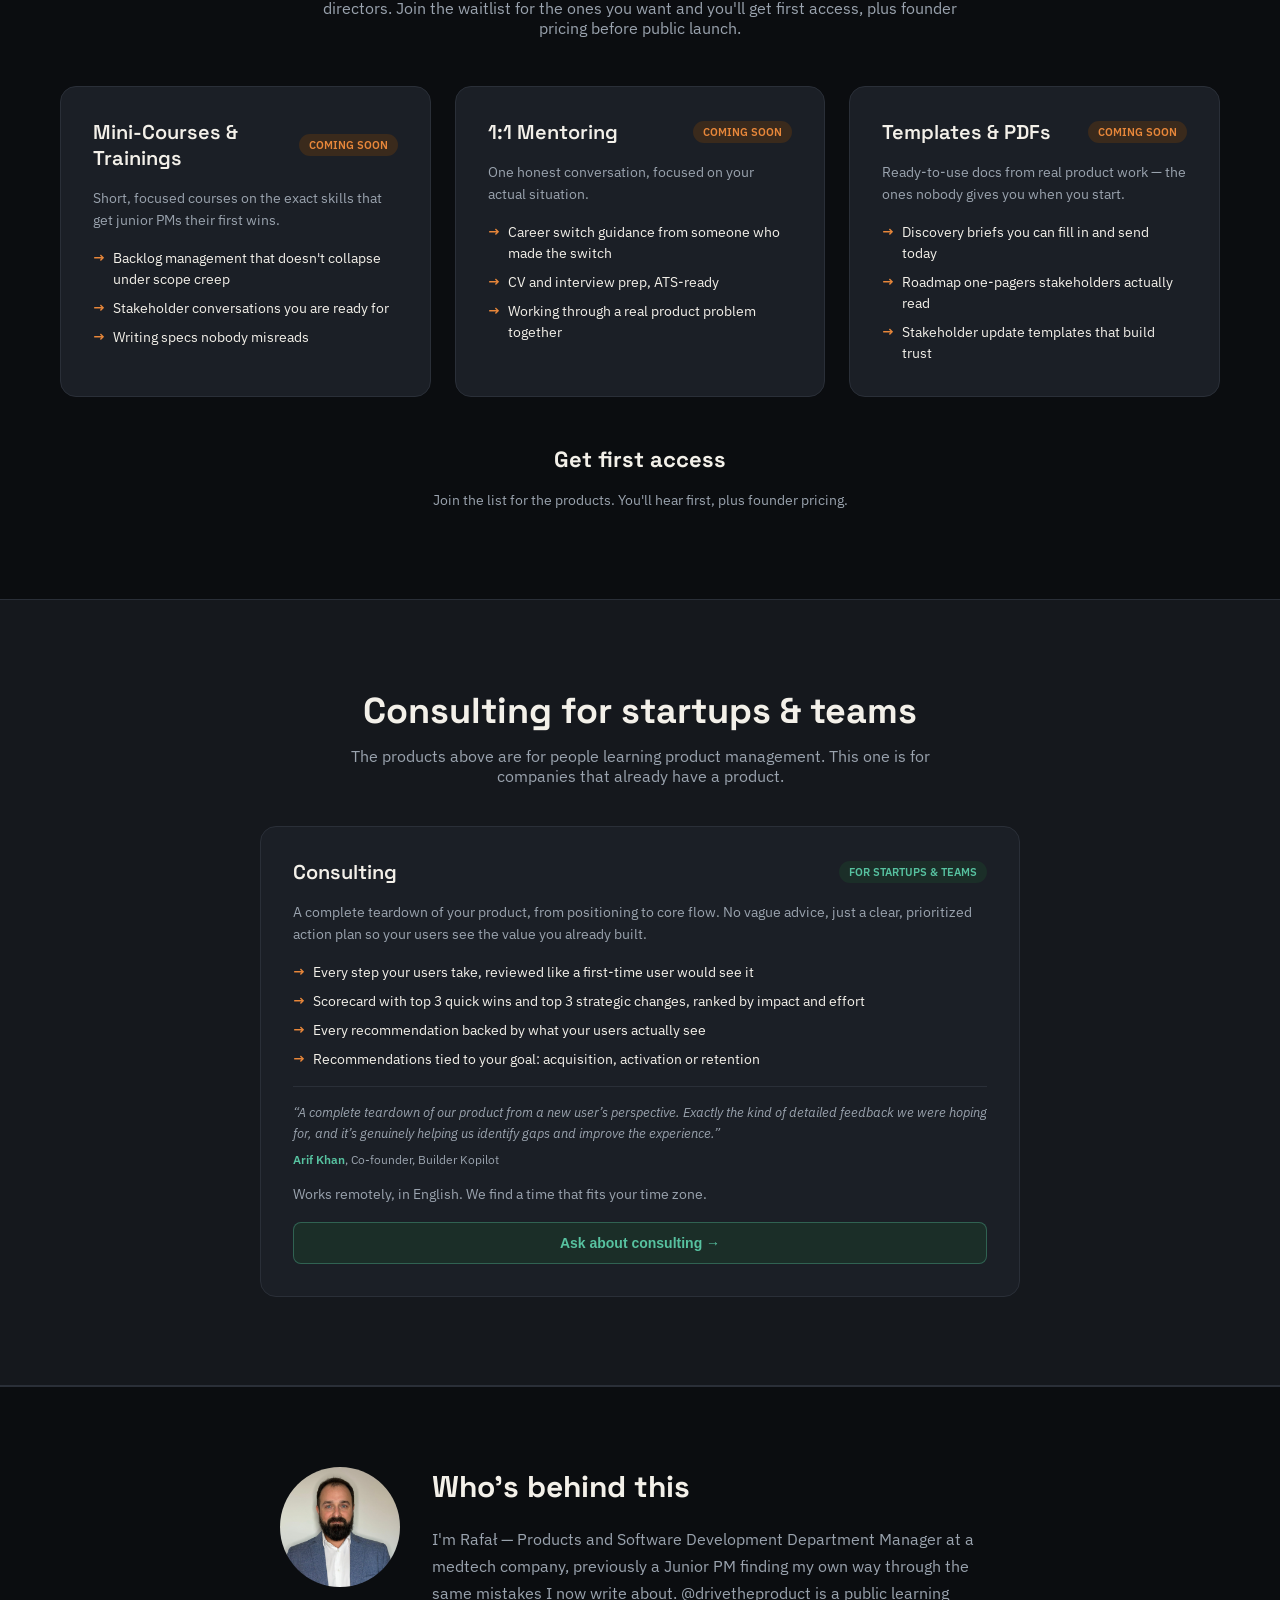
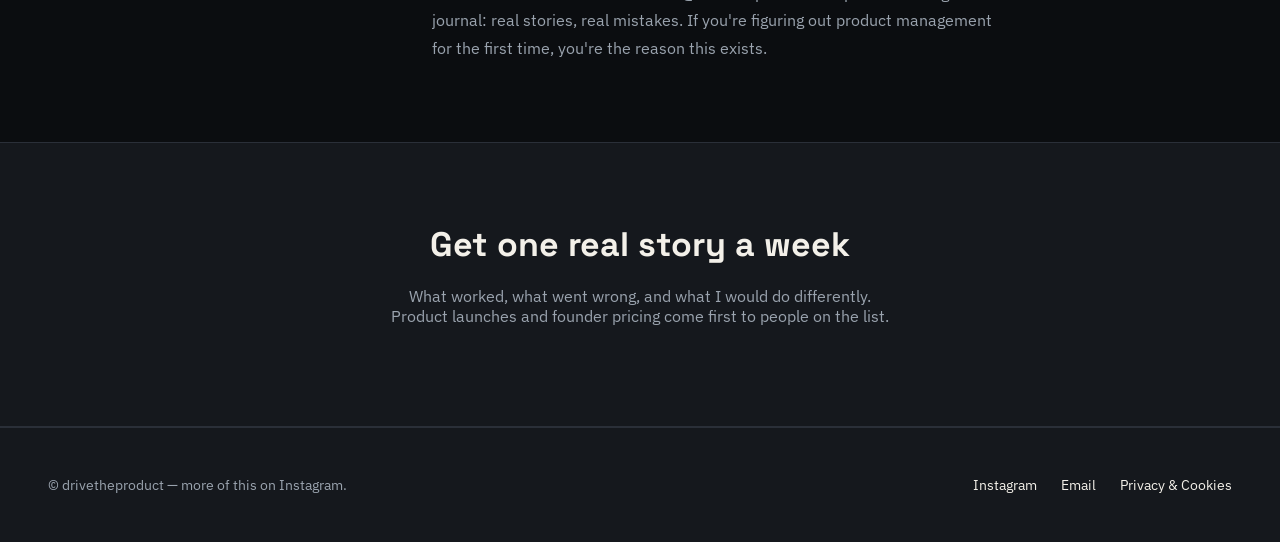
==== commit 63e512eb: "Add consulting section, author photo, products waitlist form, copy cleanup, 900px hamburger, remove " ====
--- a/index.html
+++ b/index.html
@@ -7,34 +7,8 @@
 <meta name="description" content="I help junior PMs and career switchers grow faster than I did. Digital products from a medtech Department Manager — launching soon.">
 <link rel="preconnect" href="https://fonts.googleapis.com">
 <link href="https://fonts.googleapis.com/css2?family=Space+Grotesk:wght@500;600;700&family=IBM+Plex+Sans:wght@400;500;600&display=swap" rel="stylesheet">
+<link rel="stylesheet" href="site.css">
 <style>
-  :root{
-    --bg:#0B0D10;
-    --bg-alt:#15181D;
-    --bg-card:#1B1F26;
-    --line:#2A2F38;
-    --text:#F3F0E9;
-    --text-muted:#9AA3AE;
-    --accent:#E8873A;
-    --accent-soft:#3A2A1C;
-    --teal:#57C2A0;
-    --teal-soft:#1B2E28;
-  }
-  *{box-sizing:border-box;}
-  html,body{overflow-x:hidden;max-width:100%;}
-  body{margin:0;background:var(--bg);color:var(--text);font-family:'IBM Plex Sans',system-ui,sans-serif;}
-  h1,h2,h3{font-family:'Space Grotesk',system-ui,sans-serif;margin:0;}
-  a{color:inherit;text-decoration:none;}
-  ul{margin:0;padding:0;list-style:none;}
-  ::selection{background:var(--accent);color:#0B0D10;}
-
-  .nav{width:100%;padding:24px 48px;display:flex;align-items:center;justify-content:space-between;border-bottom:1px solid var(--line);position:sticky;top:0;background:rgba(11,13,16,0.9);backdrop-filter:blur(6px);z-index:10;}
-  .nav-right{display:flex;align-items:center;gap:24px;}
-  .nav-links{display:flex;gap:32px;align-items:center;}
-  .nav-links a{font-size:14px;color:var(--text-muted);}
-  .nav-toggle{display:none;background:none;border:none;color:var(--text);font-size:22px;line-height:1;cursor:pointer;padding:4px 6px;}
-  .btn-accent{font-size:14px;font-weight:600;padding:10px 18px;border-radius:999px;background:var(--accent);color:#0B0D10 !important;}
-
   .hero{width:100%;padding:96px 48px 80px;display:flex;flex-direction:column;align-items:center;text-align:center;gap:24px;}
   .badge{display:inline-flex;align-items:center;gap:8px;padding:8px 16px;border-radius:999px;border:1px solid var(--line);background:var(--bg-alt);font-size:13px;color:var(--text-muted);}
   .dot{width:8px;height:8px;border-radius:999px;background:var(--teal);}
@@ -42,11 +16,6 @@
   .hero p{font-size:19px;line-height:1.6;color:var(--text-muted);max-width:620px;margin:0;}
   .hero-cta{display:flex;gap:16px;margin-top:8px;flex-wrap:wrap;justify-content:center;}
   .hero-note{font-size:13px;color:var(--text-muted);margin-top:-8px;}
-  .btn-primary{font-size:15px;font-weight:600;padding:14px 28px;border-radius:10px;background:var(--accent);color:#0B0D10 !important;}
-  .btn-secondary{font-size:15px;font-weight:600;padding:14px 28px;border-radius:10px;border:1px solid var(--line);color:var(--text) !important;}
-  .btn-card{display:inline-block;font-size:14px;font-weight:600;padding:12px 20px;border-radius:8px;text-align:center;margin-top:auto;}
-  .btn-card-accent{background:var(--accent-soft);color:var(--accent) !important;border:1px solid rgba(232,135,58,0.35);}
-  .btn-card-teal{background:var(--teal-soft);color:var(--teal) !important;border:1px solid rgba(87,194,160,0.35);}
 
   .strip{width:100%;padding:32px 48px;border-top:1px solid var(--line);border-bottom:1px solid var(--line);background:var(--bg-alt);display:flex;gap:40px;justify-content:center;flex-wrap:wrap;}
   .strip div{font-size:14px;font-weight:500;color:var(--text);display:flex;align-items:center;gap:9px;letter-spacing:0.1px;}
@@ -67,7 +36,7 @@
   .freebie-card h3{font-size:20px;font-weight:600;}
   .freebie-card p{font-size:14px;line-height:1.6;color:var(--text-muted);margin:0;}
   .freebie-form{display:flex;flex-direction:column;gap:12px;}
-  .freebie-form input,.freebie-form textarea{width:100%;padding:12px 14px;border-radius:8px;border:1px solid var(--line);background:var(--bg-alt);color:var(--text);font-family:'IBM Plex Sans',system-ui,sans-serif;font-size:14px;}
+  .freebie-form input,.freebie-form textarea{width:100%;padding:12px 14px;border-radius:8px;border:1px solid var(--line-strong);background:var(--bg-alt);color:var(--text);font-family:'IBM Plex Sans',system-ui,sans-serif;font-size:14px;}
   .freebie-form textarea{resize:vertical;min-height:80px;}
   .freebie-form input::placeholder,.freebie-form textarea::placeholder{color:var(--text-muted);}
   .freebie-form button{border:none;cursor:pointer;font-family:'IBM Plex Sans',system-ui,sans-serif;}
@@ -78,21 +47,36 @@
   .offers-head h2{font-size:36px;font-weight:700;}
   .offers-head p{font-size:16px;color:var(--text-muted);margin:0;}
   .grid{width:100%;max-width:1160px;display:grid;grid-template-columns:repeat(2,minmax(0,1fr));gap:24px;}
+  @media (min-width:1000px){.grid{grid-template-columns:repeat(3,minmax(0,1fr));}}
+  @media (min-width:721px) and (max-width:999px){.grid .card:last-child{grid-column:1 / -1;}}
+
+  .consulting{width:100%;padding:88px 48px;display:flex;flex-direction:column;align-items:center;gap:40px;background:var(--bg-alt);border-top:1px solid var(--line);border-bottom:1px solid var(--line);}
+  .consulting-head{text-align:center;display:flex;flex-direction:column;gap:12px;max-width:640px;}
+  .consulting-head h2{font-size:36px;font-weight:700;}
+  .consulting-head p{font-size:16px;color:var(--text-muted);margin:0;}
+  .consulting .card{width:100%;max-width:760px;}
+
+  .waitlist{width:100%;max-width:440px;display:flex;flex-direction:column;align-items:center;gap:16px;text-align:center;}
+  .waitlist h3{font-size:22px;font-weight:700;}
+  .waitlist p{font-size:14px;line-height:1.6;color:var(--text-muted);margin:0;}
+  /* Fallback styling for the Kit products waitlist embed — loads instantly with our page, doesn't depend on Kit's CDN cache */
+  #products-waitlist .formkit-form{width:100% !important;max-width:100% !important;min-width:0 !important;display:flex !important;flex-direction:column !important;align-items:center !important;gap:20px !important;margin:0 !important;padding:0 !important;}
+  #products-waitlist .formkit-fields{display:flex !important;flex-direction:column !important;align-items:center !important;gap:20px !important;width:100% !important;margin:0 !important;padding:0 !important;}
+  #products-waitlist .formkit-field{width:100% !important;margin:0 !important;padding:0 !important;}
+  #products-waitlist .formkit-input{width:100% !important;box-sizing:border-box !important;height:auto !important;line-height:1.4 !important;background:#15181D !important;border:1px solid var(--line-strong) !important;color:#F3F0E9 !important;border-radius:8px !important;padding:16px !important;margin:0 !important;font-family:'IBM Plex Sans',system-ui,sans-serif !important;font-size:16px !important;text-align:center !important;}
+  #products-waitlist .formkit-input::placeholder{color:#9AA3AE !important;text-align:center !important;}
+  #products-waitlist .formkit-submit{width:100% !important;height:auto !important;line-height:1.4 !important;background:#3A2A1C !important;color:#E8873A !important;border:1px solid rgba(232,135,58,0.35) !important;border-radius:8px !important;padding:20px 16px !important;margin:0 !important;font-weight:700 !important;text-transform:uppercase !important;letter-spacing:0.5px !important;font-family:'IBM Plex Sans',system-ui,sans-serif !important;font-size:16px !important;cursor:pointer !important;}
+  #products-waitlist .formkit-submit>span{padding:0 !important;display:block !important;}
+  #products-waitlist .formkit-powered-by,#products-waitlist .formkit-powered-by-convertkit-text,#products-waitlist [data-element="powered-by"]{display:none !important;}
+  @media (max-width:480px){
+    #products-waitlist .formkit-input{padding:12px 14px !important;font-size:16px !important;}
+    #products-waitlist .formkit-submit{padding:14px !important;font-size:14px !important;}
+  }
   @media (max-width:720px){
     .grid{grid-template-columns:1fr;} .proof-inner{grid-template-columns:1fr;} .hero h1{font-size:38px;} .closing h2{font-size:28px !important;}
-    .nav{padding:16px 20px;position:relative;flex-wrap:nowrap;}
-    .nav-right{gap:10px;}
-    .nav-toggle{display:block;}
-    .nav-links{display:none;position:absolute;top:100%;left:0;right:0;flex-direction:column;align-items:flex-start;gap:2px;background:var(--bg-alt);border-bottom:1px solid var(--line);padding:8px 20px 16px;box-shadow:0 12px 24px rgba(0,0,0,0.35);}
-    .nav-links.open{display:flex;}
-    .nav-links a{font-size:15px;padding:10px 0;width:100%;border-bottom:1px solid var(--line);}
-    .nav-links a:last-of-type{border-bottom:none;}
-    .nav-links a.btn-accent{display:none;}
   }
 
   @media (max-width:480px){
-    .nav{padding:14px 16px;}
-    .btn-accent{padding:8px 14px;font-size:13px;}
     .hero{padding:56px 20px 48px;gap:18px;}
     .hero h1{font-size:28px;}
     .hero p{font-size:15px;}
@@ -106,51 +90,37 @@
     .freebie-card{padding:20px;}
     .offers{padding:48px 20px;}
     .offers-head h2{font-size:26px;}
+    .consulting{padding:48px 20px;gap:28px;}
+    .consulting-head h2{font-size:26px;}
     .card{padding:20px;}
     .about{padding:48px 20px;}
     .closing{padding:48px 20px;}
-    footer{padding:32px 20px;flex-direction:column;align-items:flex-start;gap:12px;}
-  }
-
-  .products-waitlist-card{width:100%;max-width:440px;display:flex;flex-direction:column;align-items:center;gap:16px;text-align:center;margin:0 auto;}
-  .products-waitlist-card h3{font-size:22px;font-weight:700;}
-  .products-waitlist-card p{font-size:14px;line-height:1.6;color:var(--text-muted);margin:0;}
-  #products-waitlist .formkit-form{width:100% !important;max-width:100% !important;min-width:0 !important;display:flex !important;flex-direction:column !important;align-items:center !important;gap:20px !important;margin:0 !important;padding:0 !important;}
-  #products-waitlist .formkit-fields{display:flex !important;flex-direction:column !important;align-items:center !important;gap:20px !important;width:100% !important;margin:0 !important;padding:0 !important;}
-  #products-waitlist .formkit-field{width:100% !important;margin:0 !important;padding:0 !important;}
-  #products-waitlist .formkit-input{width:100% !important;box-sizing:border-box !important;height:auto !important;line-height:1.4 !important;background:#15181D !important;border:1px solid #2A2F38 !important;color:#F3F0E9 !important;border-radius:8px !important;padding:16px !important;margin:0 !important;font-family:'IBM Plex Sans',system-ui,sans-serif !important;font-size:15px !important;text-align:center !important;}
-  #products-waitlist .formkit-input::placeholder{color:#9AA3AE !important;text-align:center !important;}
-  #products-waitlist .formkit-submit{width:100% !important;height:auto !important;line-height:1.4 !important;background:#3A2A1C !important;color:#E8873A !important;border:1px solid rgba(232,135,58,0.35) !important;border-radius:8px !important;padding:20px 16px !important;margin:0 !important;font-weight:700 !important;text-transform:uppercase !important;letter-spacing:0.5px !important;font-family:'IBM Plex Sans',system-ui,sans-serif !important;font-size:16px !important;cursor:pointer !important;}
-  #products-waitlist .formkit-submit>span{padding:0 !important;display:block !important;}
-  #products-waitlist .formkit-powered-by,#products-waitlist .formkit-powered-by-convertkit-text,#products-waitlist [data-element="powered-by"]{display:none !important;}
-  @media (max-width:480px){
-    #products-waitlist .formkit-input{padding:12px 14px !important;font-size:14px !important;}
-    #products-waitlist .formkit-submit{padding:14px !important;font-size:14px !important;}
-  }
+  }
+
   /* Fallback styling for the Kit freebie/newsletter embed — loads instantly with our page, doesn't depend on Kit's CDN cache */
   #freebies .formkit-form{width:100% !important;max-width:100% !important;min-width:0 !important;display:flex !important;flex-direction:column !important;align-items:center !important;gap:20px !important;margin:0 !important;padding:0 !important;}
   #freebies .formkit-fields{display:flex !important;flex-direction:column !important;align-items:center !important;gap:20px !important;width:100% !important;margin:0 !important;padding:0 !important;}
   #freebies .formkit-field{width:100% !important;margin:0 !important;padding:0 !important;}
-  #freebies .formkit-input{width:100% !important;box-sizing:border-box !important;height:auto !important;line-height:1.4 !important;background:#15181D !important;border:1px solid #2A2F38 !important;color:#F3F0E9 !important;border-radius:8px !important;padding:16px !important;margin:0 !important;font-family:'IBM Plex Sans',system-ui,sans-serif !important;font-size:15px !important;text-align:center !important;}
+  #freebies .formkit-input{width:100% !important;box-sizing:border-box !important;height:auto !important;line-height:1.4 !important;background:#15181D !important;border:1px solid var(--line-strong) !important;color:#F3F0E9 !important;border-radius:8px !important;padding:16px !important;margin:0 !important;font-family:'IBM Plex Sans',system-ui,sans-serif !important;font-size:16px !important;text-align:center !important;}
   #freebies .formkit-input::placeholder{color:#9AA3AE !important;text-align:center !important;}
   #freebies .formkit-submit{width:100% !important;height:auto !important;line-height:1.4 !important;background:#1B2E28 !important;color:#57C2A0 !important;border:1px solid rgba(87,194,160,0.35) !important;border-radius:8px !important;padding:20px 16px !important;margin:0 !important;font-weight:700 !important;text-transform:uppercase !important;letter-spacing:0.5px !important;font-family:'IBM Plex Sans',system-ui,sans-serif !important;font-size:16px !important;cursor:pointer !important;}
   #freebies .formkit-submit>span{padding:0 !important;display:block !important;}
   #freebies .formkit-powered-by,#freebies .formkit-powered-by-convertkit-text,#freebies [data-element="powered-by"]{display:none !important;}
   @media (max-width:480px){
-    #freebies .formkit-input{padding:12px 14px !important;font-size:14px !important;}
+    #freebies .formkit-input{padding:12px 14px !important;font-size:16px !important;}
     #freebies .formkit-submit{padding:14px !important;font-size:14px !important;}
   }
   /* Fallback styling for the Kit closing newsletter embed — loads instantly with our page, doesn't depend on Kit's CDN cache */
   #closing-newsletter .formkit-form{width:100% !important;max-width:100% !important;min-width:0 !important;display:flex !important;flex-direction:column !important;align-items:center !important;gap:20px !important;margin:0 !important;padding:0 !important;}
   #closing-newsletter .formkit-fields{display:flex !important;flex-direction:column !important;align-items:center !important;gap:20px !important;width:100% !important;margin:0 !important;padding:0 !important;}
   #closing-newsletter .formkit-field{width:100% !important;margin:0 !important;padding:0 !important;}
-  #closing-newsletter .formkit-input{width:100% !important;box-sizing:border-box !important;height:auto !important;line-height:1.4 !important;background:#15181D !important;border:1px solid #2A2F38 !important;color:#F3F0E9 !important;border-radius:8px !important;padding:16px !important;margin:0 !important;font-family:'IBM Plex Sans',system-ui,sans-serif !important;font-size:15px !important;text-align:center !important;}
+  #closing-newsletter .formkit-input{width:100% !important;box-sizing:border-box !important;height:auto !important;line-height:1.4 !important;background:#15181D !important;border:1px solid var(--line-strong) !important;color:#F3F0E9 !important;border-radius:8px !important;padding:16px !important;margin:0 !important;font-family:'IBM Plex Sans',system-ui,sans-serif !important;font-size:16px !important;text-align:center !important;}
   #closing-newsletter .formkit-input::placeholder{color:#9AA3AE !important;text-align:center !important;}
   #closing-newsletter .formkit-submit{width:100% !important;height:auto !important;line-height:1.4 !important;background:#1B2E28 !important;color:#57C2A0 !important;border:1px solid rgba(87,194,160,0.35) !important;border-radius:8px !important;padding:20px 16px !important;margin:0 !important;font-weight:700 !important;text-transform:uppercase !important;letter-spacing:0.5px !important;font-family:'IBM Plex Sans',system-ui,sans-serif !important;font-size:16px !important;cursor:pointer !important;}
   #closing-newsletter .formkit-submit>span{padding:0 !important;display:block !important;}
   #closing-newsletter .formkit-powered-by,#closing-newsletter .formkit-powered-by-convertkit-text,#closing-newsletter [data-element="powered-by"]{display:none !important;}
   @media (max-width:480px){
-    #closing-newsletter .formkit-input{padding:12px 14px !important;font-size:14px !important;}
+    #closing-newsletter .formkit-input{padding:12px 14px !important;font-size:16px !important;}
     #closing-newsletter .formkit-submit{padding:14px !important;font-size:14px !important;}
   }
   .card{background:var(--bg-card);border:1px solid var(--line);border-radius:16px;padding:32px;display:flex;flex-direction:column;gap:16px;}
@@ -160,9 +130,6 @@
   .card ul{display:flex;flex-direction:column;gap:8px;}
   .card ul li{font-size:14px;line-height:1.5;color:var(--text);padding-left:20px;position:relative;}
   .card ul li::before{content:"→";position:absolute;left:0;color:var(--accent);font-weight:600;}
-  .pill{font-size:11px;font-weight:600;padding:4px 10px;border-radius:999px;white-space:nowrap;}
-  .pill-accent{background:var(--accent-soft);color:var(--accent);}
-  .pill-teal{background:var(--teal-soft);color:var(--teal);}
   .card-quote{margin:0;padding-top:16px;border-top:1px solid var(--line);display:flex;flex-direction:column;gap:8px;}
   .card-quote blockquote{margin:0;font-size:13px;line-height:1.6;font-style:italic;color:var(--text-muted);}
   .card-quote figcaption{font-size:12px;color:var(--text-muted);}
@@ -190,7 +157,10 @@
   }
 
   .about{width:100%;padding:80px 48px;border-top:1px solid var(--line);display:flex;justify-content:center;}
-  .about-inner{max-width:720px;display:flex;flex-direction:column;gap:20px;}
+  .about-inner{max-width:720px;display:flex;align-items:flex-start;gap:32px;}
+  .about-text{display:flex;flex-direction:column;gap:20px;}
+  .about-photo{width:120px;height:120px;border-radius:50%;object-fit:cover;flex-shrink:0;}
+  @media (max-width:720px){.about-inner{flex-direction:column;} .about-photo{width:96px;height:96px;}}
   .about h2{font-size:30px;font-weight:700;}
   .about p{font-size:16px;line-height:1.7;color:var(--text-muted);margin:0;}
 
@@ -199,26 +169,14 @@
   .closing p{font-size:16px;color:var(--text-muted);max-width:520px;margin:0;}
   .closing-newsletter{width:100%;max-width:420px;}
 
-  footer{width:100%;padding:48px;border-top:1px solid var(--line);background:var(--bg-alt);display:flex;align-items:center;justify-content:space-between;flex-wrap:wrap;gap:16px;}
-  footer .copy{font-size:14px;color:var(--text-muted);}
-  footer .links{display:flex;gap:24px;}
-  footer .links a{font-size:14px;color:var(--text);}
-
-  .cookie-bar{position:fixed;left:0;right:0;bottom:0;z-index:100;background:var(--bg-card);border-top:1px solid var(--line);padding:20px 48px;display:none;align-items:center;justify-content:center;gap:24px;flex-wrap:wrap;}
-  .cookie-bar p{font-size:13px;line-height:1.6;color:var(--text-muted);margin:0;max-width:640px;}
-  .cookie-bar p a{color:var(--text);text-decoration:underline;}
-  .cookie-bar-actions{display:flex;gap:12px;flex-shrink:0;}
-  .cookie-btn{font-size:13px;font-weight:600;padding:10px 18px;border-radius:8px;cursor:pointer;border:none;font-family:'IBM Plex Sans',system-ui,sans-serif;}
-  .cookie-btn-accept{background:var(--accent);color:#0B0D10;}
-  .cookie-btn-decline{background:transparent;color:var(--text-muted);border:1px solid var(--line) !important;}
-  @media (max-width:720px){.cookie-bar{padding:16px 20px;}}
 </style>
 </head>
 <body>
+  <a class="skip-link" href="#main">Skip to content</a>
   <div class="consulting-modal" id="consultingModal">
-    <div class="consulting-modal-card">
+    <div class="consulting-modal-card" role="dialog" aria-modal="true" aria-labelledby="consultingTitle">
       <button type="button" class="consulting-modal-close" id="consultingCloseBtn" aria-label="Close">&times;</button>
-      <h3>Ask about consulting</h3>
+      <h3 id="consultingTitle">Ask about consulting</h3>
       <p>It's just me on the other end of this — happy to hear whatever's on your mind.</p>
       <form class="freebie-form" id="consultingForm" action="https://formspree.io/f/xnpnoody" method="POST">
         <input type="text" name="name" placeholder="Your name" required>
@@ -237,6 +195,7 @@
       <div class="nav-links" id="navLinks">
         <a href="#freebies">Free PDF</a>
         <a href="#offers">Work with me</a>
+        <a href="#consulting">For teams</a>
         <a href="#about">About</a>
         <a href="https://instagram.com/drivetheproduct">Instagram</a>
       </div>
@@ -244,6 +203,7 @@
     </div>
   </nav>
 
+  <main id="main">
   <section class="hero">
     <div class="badge"><span class="dot"></span>Launching soon — limited early access spots</div>
     <h1>Product skills, without the guesswork.</h1>
@@ -264,15 +224,15 @@
   <section class="proof">
     <div class="proof-inner">
       <div class="proof-stat">
-        <div class="proof-num">154+</div>
+        <div class="proof-num">170+</div>
         <div class="proof-label">posts breaking down real PM/PO work — no theory</div>
       </div>
       <div class="proof-stat">
-        <div class="proof-num">250,000+</div>
+        <div class="proof-num">260,000+</div>
         <div class="proof-label">monthly views from junior PMs and career switchers</div>
       </div>
       <div class="proof-stat">
-        <div class="proof-num">957+</div>
+        <div class="proof-num">1,200+</div>
         <div class="proof-label">people following the journey, growing every week</div>
       </div>
     </div>
@@ -280,7 +240,7 @@
 
   <section id="freebies" class="freebies">
     <div class="freebies-head">
-      <h2>Free stuff, plus first access</h2>
+      <h2>Free PDF, plus first access</h2>
       <p>Grab the free PDF and get first access plus founder pricing when each product launches.</p>
     </div>
 
@@ -310,7 +270,7 @@
         <p>Short, focused courses on the exact skills that get junior PMs their first wins.</p>
         <ul>
           <li>Backlog management that doesn't collapse under scope creep</li>
-          <li>Stakeholder conversations you can walk into prepared</li>
+          <li>Stakeholder conversations you are ready for</li>
           <li>Writing specs nobody misreads</li>
         </ul>
       </div>
@@ -333,15 +293,29 @@
           <h3>Templates &amp; PDFs</h3>
           <span class="pill pill-accent">COMING SOON</span>
         </div>
-        <p>Ready-to-use docs from real product work — the ones nobody hands you on day one.</p>
+        <p>Ready-to-use docs from real product work — the ones nobody gives you when you start.</p>
         <ul>
           <li>Discovery briefs you can fill in and send today</li>
           <li>Roadmap one-pagers stakeholders actually read</li>
           <li>Stakeholder update templates that build trust</li>
         </ul>
       </div>
-
-      <div class="card">
+    </div>
+
+    <div class="waitlist" id="products-waitlist">
+      <h3>Get first access</h3>
+      <p>Join the list for the products. You'll hear first, plus founder pricing.</p>
+      <script async data-uid="0254f3bf76" src="https://drivetheproduct.kit.com/0254f3bf76/index.js"></script>
+    </div>
+  </section>
+
+  <section id="consulting" class="consulting">
+    <div class="consulting-head">
+      <h2>Consulting for startups &amp; teams</h2>
+      <p>The products above are for people learning product management. This one is for companies that already have a product.</p>
+    </div>
+
+    <div class="card">
         <div class="card-head">
           <h3>Consulting</h3>
           <span class="pill pill-teal">FOR STARTUPS &amp; TEAMS</span>
@@ -357,25 +331,29 @@
           <blockquote>&ldquo;A complete teardown of our product from a new user&rsquo;s perspective. Exactly the kind of detailed feedback we were hoping for, and it&rsquo;s genuinely helping us identify gaps and improve the experience.&rdquo;</blockquote>
           <figcaption><strong><a href="https://www.instagram.com/_arif.khan._/" target="_blank" rel="noopener">Arif Khan</a></strong>, Co-founder, Builder Kopilot</figcaption>
         </figure>
+        <p>Works remotely, in English. We find a time that fits your time zone.</p>
         <button type="button" class="btn-card btn-card-teal" id="consultingOpenBtn">Ask about consulting &rarr;</button>
-      </div>
     </div>
   </section>
 
   <section id="about" class="about">
     <div class="about-inner">
+      <img class="about-photo" src="img/rafal.jpg" width="120" height="120" alt="Rafał Będkowski" loading="lazy">
+      <div class="about-text">
       <h2>Who's behind this</h2>
       <p>I'm Rafał — Products and Software Development Department Manager at a medtech company, previously a Junior PM finding my own way through the same mistakes I now write about. @drivetheproduct is a public learning journal: real stories, real mistakes. If you're figuring out product management for the first time, you're the reason this exists.</p>
+      </div>
     </div>
   </section>
 
   <section class="closing">
-    <h2>Ready to stop guessing?</h2>
-    <p>One real story a week — what worked, what fell apart, what I wish someone had told me on day one. Product launches and founder pricing come first to people on the list.</p>
+    <h2>Get one real story a week</h2>
+    <p>What worked, what went wrong, and what I would do differently. Product launches and founder pricing come first to people on the list.</p>
     <div class="closing-newsletter" id="closing-newsletter">
       <script async data-uid="ba836fe4b6" src="https://drivetheproduct.kit.com/ba836fe4b6/index.js"></script>
     </div>
   </section>
+  </main>
 
   <footer>
     <div class="copy">&copy; drivetheproduct — more of this on Instagram.</div>
@@ -396,27 +374,15 @@
 
   <script>
     (function(){
-      var toggle = document.getElementById('navToggle');
-      var links = document.getElementById('navLinks');
-      if(toggle && links){
-        toggle.addEventListener('click', function(){
-          var isOpen = links.classList.toggle('open');
-          toggle.setAttribute('aria-expanded', isOpen ? 'true' : 'false');
-        });
-        links.querySelectorAll('a').forEach(function(a){
-          a.addEventListener('click', function(){
-            links.classList.remove('open');
-            toggle.setAttribute('aria-expanded', 'false');
-          });
-        });
-      }
       var consultingModal = document.getElementById('consultingModal');
       var consultingOpenBtn = document.getElementById('consultingOpenBtn');
       var consultingCloseBtn = document.getElementById('consultingCloseBtn');
       var consultingForm = document.getElementById('consultingForm');
       var consultingSuccess = document.getElementById('consultingSuccess');
+      var consultingLastFocus = null;
       function openConsultingModal(){
         if(!consultingModal) return;
+        consultingLastFocus = document.activeElement;
         consultingModal.classList.add('open');
         document.body.style.overflow = 'hidden';
         var nameInput = consultingForm ? consultingForm.querySelector('input[name="name"]') : null;
@@ -424,8 +390,10 @@
       }
       function closeConsultingModal(){
         if(!consultingModal) return;
+        var wasOpen = consultingModal.classList.contains('open');
         consultingModal.classList.remove('open');
         document.body.style.overflow = '';
+        if(wasOpen && consultingLastFocus && consultingLastFocus.focus){ consultingLastFocus.focus(); }
       }
       if(consultingOpenBtn){
         consultingOpenBtn.addEventListener('click', openConsultingModal);
@@ -440,6 +408,17 @@
       }
       document.addEventListener('keydown', function(e){
         if(e.key === 'Escape'){ closeConsultingModal(); }
+        if(e.key === 'Tab' && consultingModal && consultingModal.classList.contains('open')){
+          var items = Array.prototype.filter.call(
+            consultingModal.querySelectorAll('button, a[href], input, textarea, select'),
+            function(el){ return !el.disabled && el.offsetParent !== null; }
+          );
+          if(!items.length) return;
+          var first = items[0], last = items[items.length - 1];
+          if(!consultingModal.contains(document.activeElement)){ e.preventDefault(); first.focus(); }
+          else if(e.shiftKey && document.activeElement === first){ e.preventDefault(); last.focus(); }
+          else if(!e.shiftKey && document.activeElement === last){ e.preventDefault(); first.focus(); }
+        }
       });
       if(consultingForm){
         consultingForm.addEventListener('submit', function(e){
@@ -467,25 +446,7 @@
     })();
   </script>
 
-  <script>
-    (function(){
-      try {
-        var choice = localStorage.getItem('dtp_cookie_choice');
-        var bar = document.getElementById('cookieBar');
-        if (!choice && bar) {
-          bar.style.display = 'flex';
-        }
-        function setChoice(v){
-          try { localStorage.setItem('dtp_cookie_choice', v); } catch(e) {}
-          if (bar) bar.style.display = 'none';
-        }
-        var acceptBtn = document.getElementById('cookieAccept');
-        var declineBtn = document.getElementById('cookieDecline');
-        if (acceptBtn) acceptBtn.addEventListener('click', function(){ setChoice('accepted'); });
-        if (declineBtn) declineBtn.addEventListener('click', function(){ setChoice('declined'); });
-      } catch(e) {}
-    })();
-  </script>
+  <script src="site.js" defer></script>
 
 </body>
 </html>
--- a/site.css
+++ b/site.css
@@ -0,0 +1,81 @@
+/* site.css — wspólne style całej witryny (strona sprzedażowa + blog).
+   Style specyficzne dla danej strony zostają w jej własnym <style>. */
+
+:root{
+  --bg:#0B0D10;
+  --bg-alt:#15181D;
+  --bg-card:#1B1F26;
+  --line:#2A2F38;
+  --text:#F3F0E9;
+  --text-muted:#9AA3AE;
+  --accent:#E8873A;
+  --accent-soft:#3A2A1C;
+  --teal:#57C2A0;
+  --teal-soft:#1B2E28;
+  --text-body:#DAD6CD;
+  --line-strong:#6B7480;
+}
+*{box-sizing:border-box;}
+html,body{overflow-x:hidden;max-width:100%;}
+body{margin:0;background:var(--bg);color:var(--text);font-family:'IBM Plex Sans',system-ui,sans-serif;}
+h1,h2,h3{font-family:'Space Grotesk',system-ui,sans-serif;margin:0;}
+a{color:inherit;text-decoration:none;}
+ul{margin:0;padding:0;list-style:none;}
+::selection{background:var(--accent);color:#0B0D10;}
+:focus-visible{outline:2px solid var(--teal);outline-offset:2px;}
+.skip-link{position:absolute;left:16px;top:-48px;z-index:2000;padding:10px 16px;border-radius:8px;background:var(--accent);color:#0B0D10 !important;font-size:14px;font-weight:600;}
+.skip-link:focus{top:16px;}
+
+/* Nawigacja */
+.nav{width:100%;padding:24px 48px;display:flex;align-items:center;justify-content:space-between;border-bottom:1px solid var(--line);position:sticky;top:0;background:rgba(11,13,16,0.9);backdrop-filter:blur(6px);z-index:10;}
+.nav-right{display:flex;align-items:center;gap:24px;}
+.nav-links{display:flex;gap:32px;align-items:center;}
+.nav-links a{font-size:14px;color:var(--text-muted);}
+.nav-toggle{display:none;background:none;border:none;color:var(--text);font-size:22px;line-height:1;cursor:pointer;padding:4px 6px;}
+
+/* Przyciski i pigułki */
+.btn-accent{font-size:14px;font-weight:600;padding:10px 18px;border-radius:999px;background:var(--accent);color:#0B0D10 !important;}
+.btn-primary{font-size:15px;font-weight:600;padding:14px 28px;border-radius:10px;background:var(--accent);color:#0B0D10 !important;}
+.btn-secondary{font-size:15px;font-weight:600;padding:14px 28px;border-radius:10px;border:1px solid var(--line);color:var(--text) !important;}
+.btn-card{display:inline-block;font-size:14px;font-weight:600;padding:12px 20px;border-radius:8px;text-align:center;margin-top:auto;}
+.btn-card-accent{background:var(--accent-soft);color:var(--accent) !important;border:1px solid rgba(232,135,58,0.35);}
+.btn-card-teal{background:var(--teal-soft);color:var(--teal) !important;border:1px solid rgba(87,194,160,0.35);}
+.pill{font-size:11px;font-weight:600;padding:4px 10px;border-radius:999px;white-space:nowrap;}
+.pill-accent{background:var(--accent-soft);color:var(--accent);}
+.pill-teal{background:var(--teal-soft);color:var(--teal);}
+
+/* Stopka */
+footer{width:100%;padding:48px;border-top:1px solid var(--line);background:var(--bg-alt);display:flex;align-items:center;justify-content:space-between;flex-wrap:wrap;gap:16px;}
+footer .copy{font-size:14px;color:var(--text-muted);}
+footer .links{display:flex;gap:24px;}
+footer .links a{font-size:14px;color:var(--text);}
+
+/* Pasek cookies */
+.cookie-bar{position:fixed;left:0;right:0;bottom:0;z-index:100;background:var(--bg-card);border-top:1px solid var(--line);padding:20px 48px;display:none;align-items:center;justify-content:center;gap:24px;flex-wrap:wrap;}
+.cookie-bar p{font-size:13px;line-height:1.6;color:var(--text-muted);margin:0;max-width:640px;}
+.cookie-bar p a{color:var(--text);text-decoration:underline;}
+.cookie-bar-actions{display:flex;gap:12px;flex-shrink:0;}
+.cookie-btn{font-size:13px;font-weight:600;padding:10px 18px;border-radius:8px;cursor:pointer;border:none;font-family:'IBM Plex Sans',system-ui,sans-serif;}
+.cookie-btn-accept{background:var(--accent);color:#0B0D10;}
+.cookie-btn-decline{background:transparent;color:var(--text-muted);border:1px solid var(--line) !important;}
+
+/* Responsywność: menu hamburger od 900 px (5 linków w nawigacji), reszta od 720 px (kolejność reguł jak w oryginale) */
+@media (max-width:900px){
+  .nav{padding:16px 20px;position:relative;flex-wrap:nowrap;}
+  .nav-right{gap:10px;}
+  .nav-toggle{display:block;}
+  .nav-links{display:none;position:absolute;top:100%;left:0;right:0;flex-direction:column;align-items:flex-start;gap:2px;background:var(--bg-alt);border-bottom:1px solid var(--line);padding:8px 20px 16px;box-shadow:0 12px 24px rgba(0,0,0,0.35);}
+  .nav-links.open{display:flex;}
+  .nav-links a{font-size:15px;padding:10px 0;width:100%;border-bottom:1px solid var(--line);}
+  .nav-links a:last-of-type{border-bottom:none;}
+  .nav-links a.btn-accent{display:none;}
+}
+@media (max-width:720px){
+  .cookie-bar{padding:16px 20px;}
+}
+@media (max-width:480px){
+  .nav{padding:14px 16px;}
+  .btn-accent{padding:8px 14px;font-size:13px;}
+  /* Zachowuje dotychczasowy wygląd: w oryginale reguła bazowa footer nadpisywała resztę, więc na telefonie działało tylko column. */
+  footer{flex-direction:column;}
+}
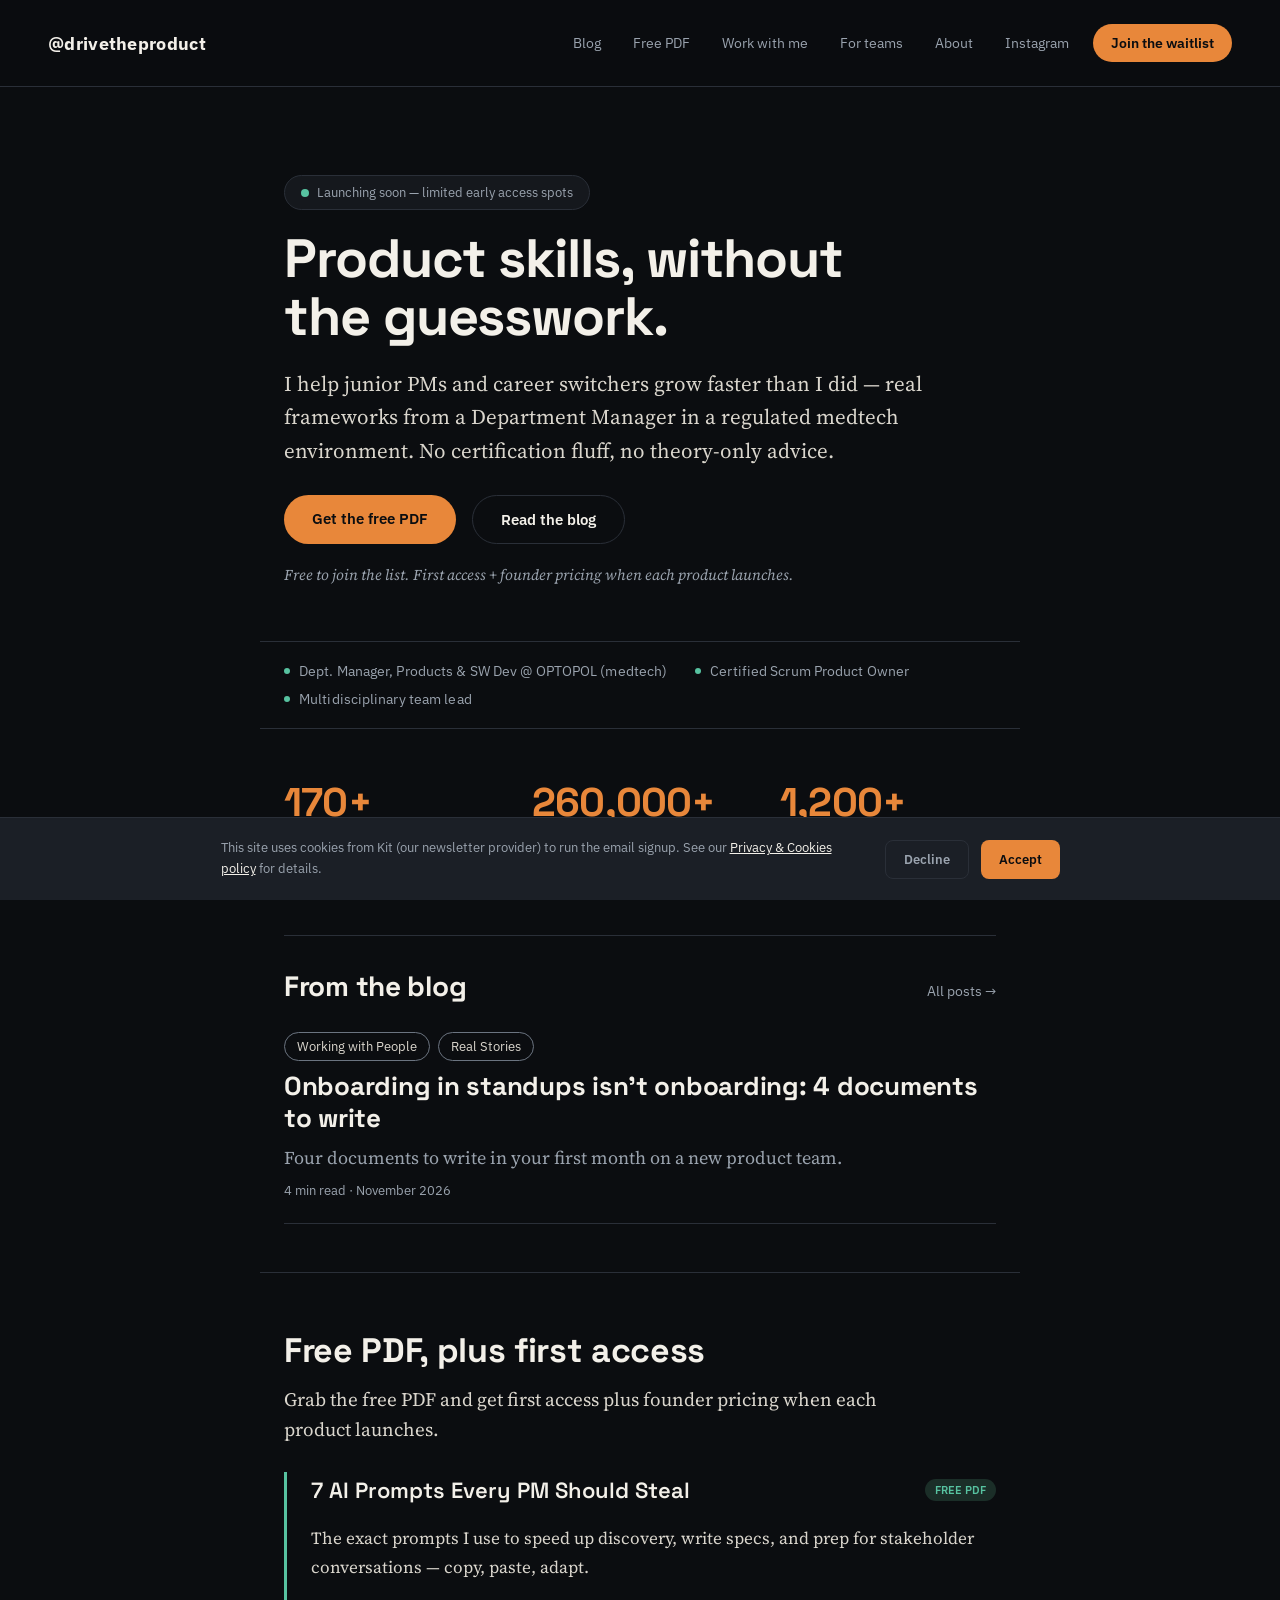
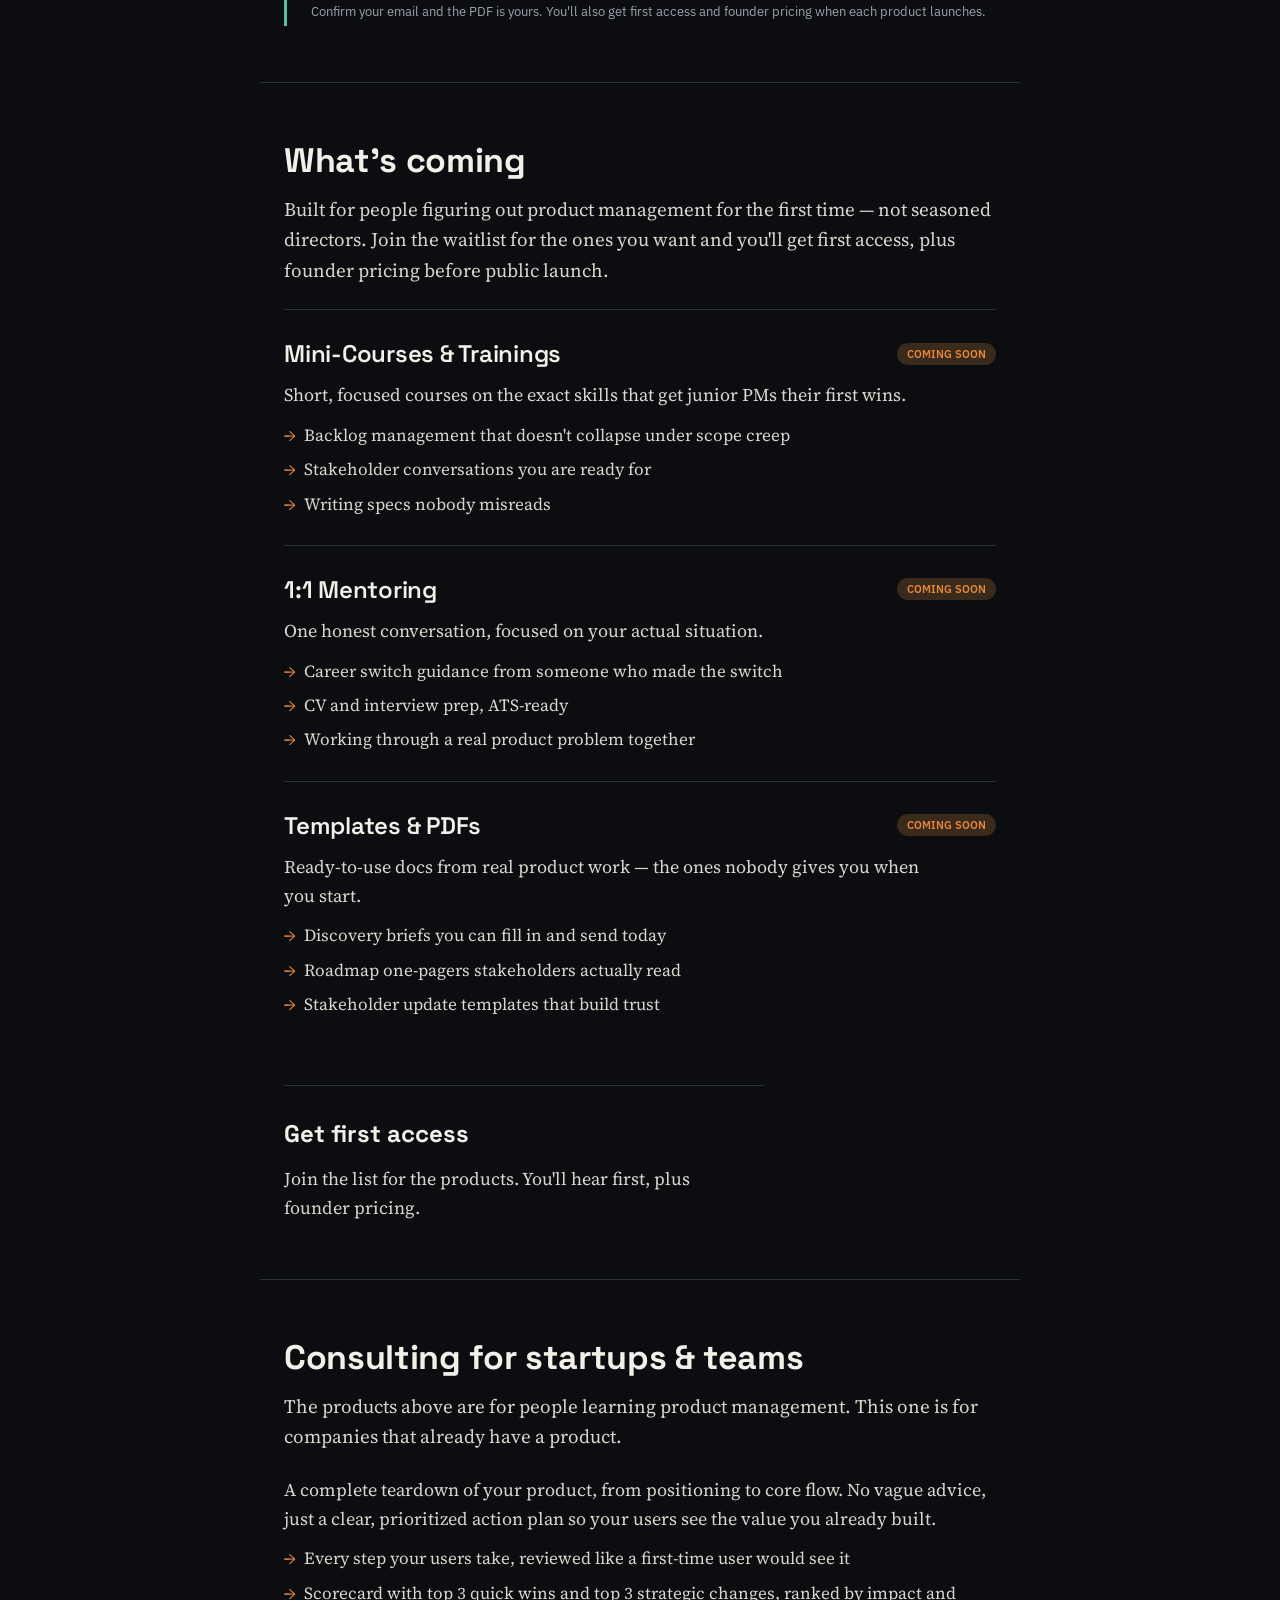
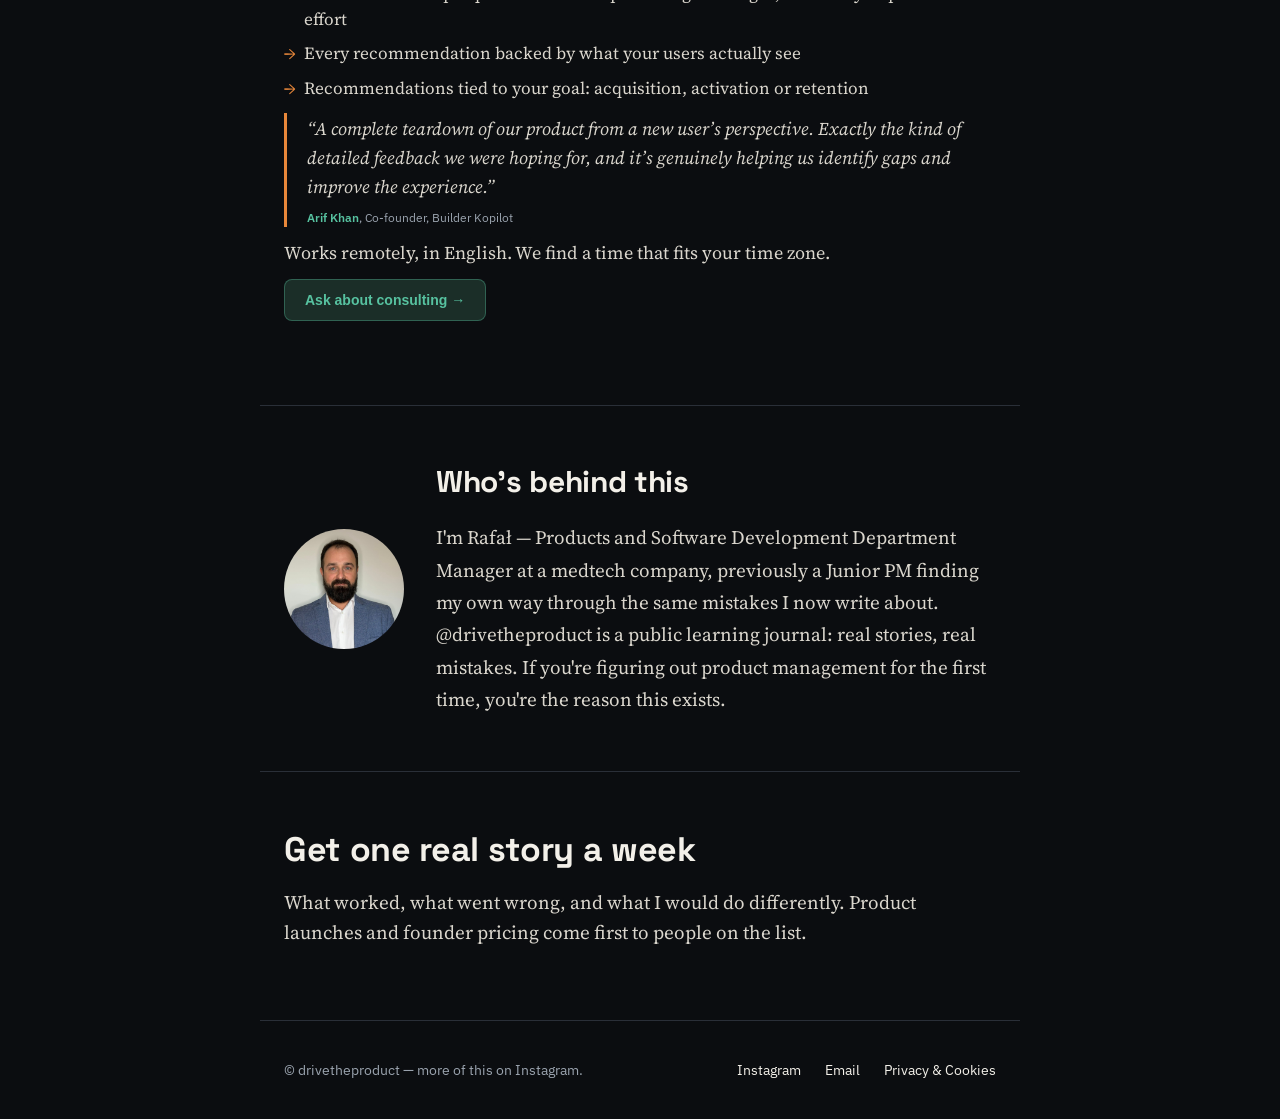
==== commit 504fb196: "Medium-style redesign, new blog (list and first post), hero CTA and nav updates" ====
--- a/index.html
+++ b/index.html
@@ -6,7 +6,7 @@
 <title>drivetheproduct — Digital Products</title>
 <meta name="description" content="I help junior PMs and career switchers grow faster than I did. Digital products from a medtech Department Manager — launching soon.">
 <link rel="preconnect" href="https://fonts.googleapis.com">
-<link href="https://fonts.googleapis.com/css2?family=Space+Grotesk:wght@500;600;700&family=IBM+Plex+Sans:wght@400;500;600&display=swap" rel="stylesheet">
+<link href="https://fonts.googleapis.com/css2?family=Space+Grotesk:wght@500;600;700&family=IBM+Plex+Sans:wght@400;500;600&family=Source+Serif+4:ital,wght@0,400;0,600;1,400&display=swap" rel="stylesheet">
 <link rel="stylesheet" href="site.css">
 <style>
   .hero{width:100%;padding:96px 48px 80px;display:flex;flex-direction:column;align-items:center;text-align:center;gap:24px;}
@@ -157,10 +157,10 @@
   }
 
   .about{width:100%;padding:80px 48px;border-top:1px solid var(--line);display:flex;justify-content:center;}
-  .about-inner{max-width:720px;display:flex;align-items:flex-start;gap:32px;}
+  .about-inner{max-width:720px;display:flex;align-items:center;gap:32px;}
   .about-text{display:flex;flex-direction:column;gap:20px;}
   .about-photo{width:120px;height:120px;border-radius:50%;object-fit:cover;flex-shrink:0;}
-  @media (max-width:720px){.about-inner{flex-direction:column;} .about-photo{width:96px;height:96px;}}
+  @media (max-width:720px){.about-inner{flex-direction:column;align-items:flex-start;} .about-photo{width:96px;height:96px;}}
   .about h2{font-size:30px;font-weight:700;}
   .about p{font-size:16px;line-height:1.7;color:var(--text-muted);margin:0;}
 
@@ -169,6 +169,76 @@
   .closing p{font-size:16px;color:var(--text-muted);max-width:520px;margin:0;}
   .closing-newsletter{width:100%;max-width:420px;}
 
+
+  /* ===== Editorial layer (Medium-inspired): serif reading text, one narrow column, flat sections ===== */
+  .hero{max-width:760px;margin:0 auto;align-items:flex-start;text-align:left;padding:88px 24px 56px;gap:20px;}
+  .hero h1{font-size:54px;line-height:1.08;letter-spacing:-0.02em;max-width:none;}
+  .hero p{font-family:var(--font-serif);font-size:21px;line-height:1.6;color:var(--text-body);max-width:none;}
+  .hero-cta{justify-content:flex-start;}
+  .hero-note{font-family:var(--font-serif);font-style:italic;font-size:15px;margin-top:0;}
+  .strip{max-width:760px;margin:0 auto;background:transparent;padding:20px 24px;justify-content:flex-start;gap:10px 28px;}
+  .strip div{font-size:14px;font-weight:400;color:var(--text-muted);}
+  .proof{max-width:760px;margin:0 auto;padding:48px 24px;justify-content:flex-start;}
+  .proof-inner{max-width:none;text-align:left;gap:32px;}
+  .proof-num{font-size:40px;letter-spacing:-0.02em;}
+  .proof-label{font-family:var(--font-serif);font-size:15px;line-height:1.5;}
+  .home-blog{width:100%;max-width:760px;margin:0 auto;padding:8px 24px 48px;}
+  .home-blog-head{display:flex;align-items:baseline;justify-content:space-between;border-top:1px solid var(--line);padding-top:32px;margin-bottom:4px;}
+  .home-blog-head h2{font-size:28px;letter-spacing:-0.01em;}
+  .home-blog-head .more{font-size:14px;color:var(--text-muted);}
+  .home-blog-head .more:hover{color:var(--text);}
+  .freebies{max-width:760px;margin:0 auto;background:transparent;border:0;border-top:1px solid var(--line);align-items:flex-start;padding:56px 24px;gap:28px;}
+  .freebies-head{text-align:left;max-width:none;}
+  .freebies-head h2{font-size:34px;letter-spacing:-0.01em;}
+  .freebies-head p{font-family:var(--font-serif);font-size:19px;line-height:1.6;color:var(--text-body);}
+  .freebie-card{max-width:none;background:transparent;border:0;border-left:3px solid var(--teal);border-radius:0;padding:4px 0 4px 24px;}
+  .freebie-card h3{font-size:22px;}
+  .freebie-card p{font-family:var(--font-serif);font-size:17px;line-height:1.65;color:var(--text-body);}
+  .freebie-card .freebie-note{font-family:'IBM Plex Sans',system-ui,sans-serif;font-size:13px;color:var(--text-muted);}
+  .offers{max-width:760px;margin:0 auto;align-items:flex-start;padding:56px 24px;gap:8px;border-top:1px solid var(--line);}
+  .offers-head{text-align:left;max-width:none;margin-bottom:16px;}
+  .offers-head h2{font-size:34px;letter-spacing:-0.01em;}
+  .offers-head p{font-family:var(--font-serif);font-size:19px;line-height:1.6;color:var(--text-body);}
+  .grid{grid-template-columns:1fr;gap:0;max-width:none;}
+  .grid .card:last-child{grid-column:auto;}
+  .card{background:transparent;border:0;border-top:1px solid var(--line);border-radius:0;padding:28px 0;gap:12px;}
+  .card h3{font-size:24px;letter-spacing:-0.01em;}
+  .card p{font-family:var(--font-serif);font-size:18px;line-height:1.6;color:var(--text-body);}
+  .card ul li{font-family:var(--font-serif);font-size:17px;line-height:1.55;color:var(--text-body);}
+  .waitlist{max-width:480px;align-items:flex-start;text-align:left;margin-top:32px;padding-top:32px;border-top:1px solid var(--line);}
+  .waitlist h3{font-size:24px;}
+  .waitlist p{font-family:var(--font-serif);font-size:18px;color:var(--text-body);}
+  .consulting{max-width:760px;margin:0 auto;background:transparent;border:0;border-top:1px solid var(--line);align-items:flex-start;padding:56px 24px;gap:24px;}
+  .consulting-head{text-align:left;max-width:none;}
+  .consulting-head h2{font-size:34px;letter-spacing:-0.01em;}
+  .consulting-head p{font-family:var(--font-serif);font-size:19px;line-height:1.6;color:var(--text-body);}
+  .consulting .card{max-width:none;border-top:0;padding-top:0;}
+  .card-quote{border-top:0;border-left:3px solid var(--accent);padding:2px 0 2px 20px;}
+  .card-quote blockquote{font-family:var(--font-serif);font-size:18px;line-height:1.6;color:var(--text-body);}
+  .about{max-width:760px;margin:0 auto;border-top:1px solid var(--line);padding:56px 24px;justify-content:flex-start;}
+  .about-inner{max-width:none;}
+  .about h2{font-size:30px;letter-spacing:-0.01em;}
+  .about p{font-family:var(--font-serif);font-size:19px;line-height:1.7;color:var(--text-body);}
+  .closing{max-width:760px;margin:0 auto;background:transparent;border:0;border-top:1px solid var(--line);align-items:flex-start;text-align:left;padding:56px 24px;gap:16px;}
+  .closing h2{max-width:none;font-size:34px;letter-spacing:-0.01em;}
+  .closing p{max-width:none;font-family:var(--font-serif);font-size:19px;line-height:1.6;color:var(--text-body);}
+  .closing-newsletter{max-width:420px;}
+  .consulting .btn-card{align-self:flex-start;}
+  @media (max-width:720px){
+    .hero{padding:56px 20px 40px;}
+    .hero h1{font-size:36px;}
+    .hero p{font-size:19px;}
+    .strip,.proof,.freebies,.offers,.consulting,.about,.closing,.home-blog{padding-left:20px;padding-right:20px;}
+    .freebies,.offers,.consulting,.about,.closing{padding-top:40px;padding-bottom:40px;}
+    .freebies-head h2,.offers-head h2,.consulting-head h2,.closing h2{font-size:28px;}
+    .proof-num{font-size:32px;}
+    .card p,.freebies-head p,.offers-head p,.consulting-head p,.about p,.closing p{font-size:17px;}
+    .freebie-card{padding-left:16px;}
+  }
+  @media (max-width:480px){
+    .hero h1{font-size:32px;}
+    .hero p{font-size:18px;}
+  }
 </style>
 </head>
 <body>
@@ -193,6 +263,7 @@
     <div class="nav-right">
       <button class="nav-toggle" id="navToggle" aria-label="Toggle menu" aria-expanded="false">&#9776;</button>
       <div class="nav-links" id="navLinks">
+        <a href="/blog/">Blog</a>
         <a href="#freebies">Free PDF</a>
         <a href="#offers">Work with me</a>
         <a href="#consulting">For teams</a>
@@ -209,8 +280,8 @@
     <h1>Product skills, without the guesswork.</h1>
     <p>I help junior PMs and career switchers grow faster than I did — real frameworks from a Department Manager in a regulated medtech environment. No certification fluff, no theory-only advice.</p>
     <div class="hero-cta">
-      <a class="btn-primary" href="#offers">Get early access</a>
-      <a class="btn-secondary" href="https://instagram.com/drivetheproduct">Follow the journey</a>
+      <a class="btn-primary" href="#freebies">Get the free PDF</a>
+      <a class="btn-secondary" href="/blog/">Read the blog</a>
     </div>
     <div class="hero-note">Free to join the list. First access + founder pricing when each product launches.</div>
   </section>
@@ -236,6 +307,19 @@
         <div class="proof-label">people following the journey, growing every week</div>
       </div>
     </div>
+  </section>
+
+  <section id="blog" class="home-blog">
+    <div class="home-blog-head">
+      <h2>From the blog</h2>
+      <a class="more" href="/blog/">All posts &rarr;</a>
+    </div>
+    <a class="post-row" href="/blog/new-pm-onboarding-4-documents.html">
+      <div class="post-tags"><span class="tag">Working with People</span><span class="tag">Real Stories</span></div>
+      <h3>Onboarding in standups isn't onboarding: 4 documents to write</h3>
+      <p>Four documents to write in your first month on a new product team.</p>
+      <div class="post-meta">4 min read &middot; November 2026</div>
+    </a>
   </section>
 
   <section id="freebies" class="freebies">
@@ -316,10 +400,6 @@
     </div>
 
     <div class="card">
-        <div class="card-head">
-          <h3>Consulting</h3>
-          <span class="pill pill-teal">FOR STARTUPS &amp; TEAMS</span>
-        </div>
         <p>A complete teardown of your product, from positioning to core flow. No vague advice, just a clear, prioritized action plan so your users see the value you already built.</p>
         <ul>
           <li>Every step your users take, reviewed like a first-time user would see it</li>
--- a/site.css
+++ b/site.css
@@ -14,9 +14,12 @@
   --teal-soft:#1B2E28;
   --text-body:#DAD6CD;
   --line-strong:#6B7480;
+  --font-serif:'Source Serif 4',Georgia,'Times New Roman',serif;
 }
 *{box-sizing:border-box;}
-html,body{overflow-x:hidden;max-width:100%;}
+html{scroll-padding-top:96px;scroll-padding-bottom:140px;}
+html,body{overflow-x:clip;max-width:100%;}
+@supports not (overflow:clip){html,body{overflow-x:hidden;}}
 body{margin:0;background:var(--bg);color:var(--text);font-family:'IBM Plex Sans',system-ui,sans-serif;}
 h1,h2,h3{font-family:'Space Grotesk',system-ui,sans-serif;margin:0;}
 a{color:inherit;text-decoration:none;}
@@ -31,12 +34,15 @@
 .nav-right{display:flex;align-items:center;gap:24px;}
 .nav-links{display:flex;gap:32px;align-items:center;}
 .nav-links a{font-size:14px;color:var(--text-muted);}
+.nav-links a:hover,.nav-links a[aria-current="page"]{color:var(--text);}
+h1,h2{text-wrap:balance;}
+p{text-wrap:pretty;}
 .nav-toggle{display:none;background:none;border:none;color:var(--text);font-size:22px;line-height:1;cursor:pointer;padding:4px 6px;}
 
 /* Przyciski i pigułki */
 .btn-accent{font-size:14px;font-weight:600;padding:10px 18px;border-radius:999px;background:var(--accent);color:#0B0D10 !important;}
-.btn-primary{font-size:15px;font-weight:600;padding:14px 28px;border-radius:10px;background:var(--accent);color:#0B0D10 !important;}
-.btn-secondary{font-size:15px;font-weight:600;padding:14px 28px;border-radius:10px;border:1px solid var(--line);color:var(--text) !important;}
+.btn-primary{font-size:15px;font-weight:600;padding:14px 28px;border-radius:999px;background:var(--accent);color:#0B0D10 !important;}
+.btn-secondary{font-size:15px;font-weight:600;padding:14px 28px;border-radius:999px;border:1px solid var(--line);color:var(--text) !important;}
 .btn-card{display:inline-block;font-size:14px;font-weight:600;padding:12px 20px;border-radius:8px;text-align:center;margin-top:auto;}
 .btn-card-accent{background:var(--accent-soft);color:var(--accent) !important;border:1px solid rgba(232,135,58,0.35);}
 .btn-card-teal{background:var(--teal-soft);color:var(--teal) !important;border:1px solid rgba(87,194,160,0.35);}
@@ -44,10 +50,19 @@
 .pill-accent{background:var(--accent-soft);color:var(--accent);}
 .pill-teal{background:var(--teal-soft);color:var(--teal);}
 
+/* Tagi i wiersze wpisów (blog + strona główna) */
+.tag{display:inline-block;font-size:13px;line-height:1;padding:7px 12px;border:1px solid var(--line-strong);border-radius:999px;color:var(--text-body);}
+.post-tags{display:flex;gap:8px;flex-wrap:wrap;}
+.post-row{display:flex;flex-direction:column;gap:10px;padding:24px 0;border-bottom:1px solid var(--line);}
+.post-row :is(h2,h3){font-size:26px;line-height:1.2;letter-spacing:-0.01em;font-weight:700;}
+.post-row:hover :is(h2,h3){color:var(--accent);}
+.post-row p{font-family:var(--font-serif);font-size:18px;line-height:1.55;color:var(--text-muted);margin:0;}
+.post-meta{font-size:13px;color:var(--text-muted);}
+
 /* Stopka */
-footer{width:100%;padding:48px;border-top:1px solid var(--line);background:var(--bg-alt);display:flex;align-items:center;justify-content:space-between;flex-wrap:wrap;gap:16px;}
+footer{width:100%;max-width:760px;margin:0 auto;padding:40px 24px;border-top:1px solid var(--line);background:transparent;display:flex;align-items:center;justify-content:space-between;flex-wrap:wrap;gap:16px;}
 footer .copy{font-size:14px;color:var(--text-muted);}
-footer .links{display:flex;gap:24px;}
+footer .links{display:flex;flex-wrap:wrap;gap:12px 24px;}
 footer .links a{font-size:14px;color:var(--text);}
 
 /* Pasek cookies */
@@ -59,9 +74,9 @@
 .cookie-btn-accept{background:var(--accent);color:#0B0D10;}
 .cookie-btn-decline{background:transparent;color:var(--text-muted);border:1px solid var(--line) !important;}
 
-/* Responsywność: menu hamburger od 900 px (5 linków w nawigacji), reszta od 720 px (kolejność reguł jak w oryginale) */
-@media (max-width:900px){
-  .nav{padding:16px 20px;position:relative;flex-wrap:nowrap;}
+/* Responsywność: menu hamburger od 1000 px (6 linków w nawigacji), reszta od 720 px (kolejność reguł jak w oryginale) */
+@media (max-width:1000px){
+  .nav{padding:16px 20px;position:sticky;flex-wrap:nowrap;}
   .nav-right{gap:10px;}
   .nav-toggle{display:block;}
   .nav-links{display:none;position:absolute;top:100%;left:0;right:0;flex-direction:column;align-items:flex-start;gap:2px;background:var(--bg-alt);border-bottom:1px solid var(--line);padding:8px 20px 16px;box-shadow:0 12px 24px rgba(0,0,0,0.35);}
